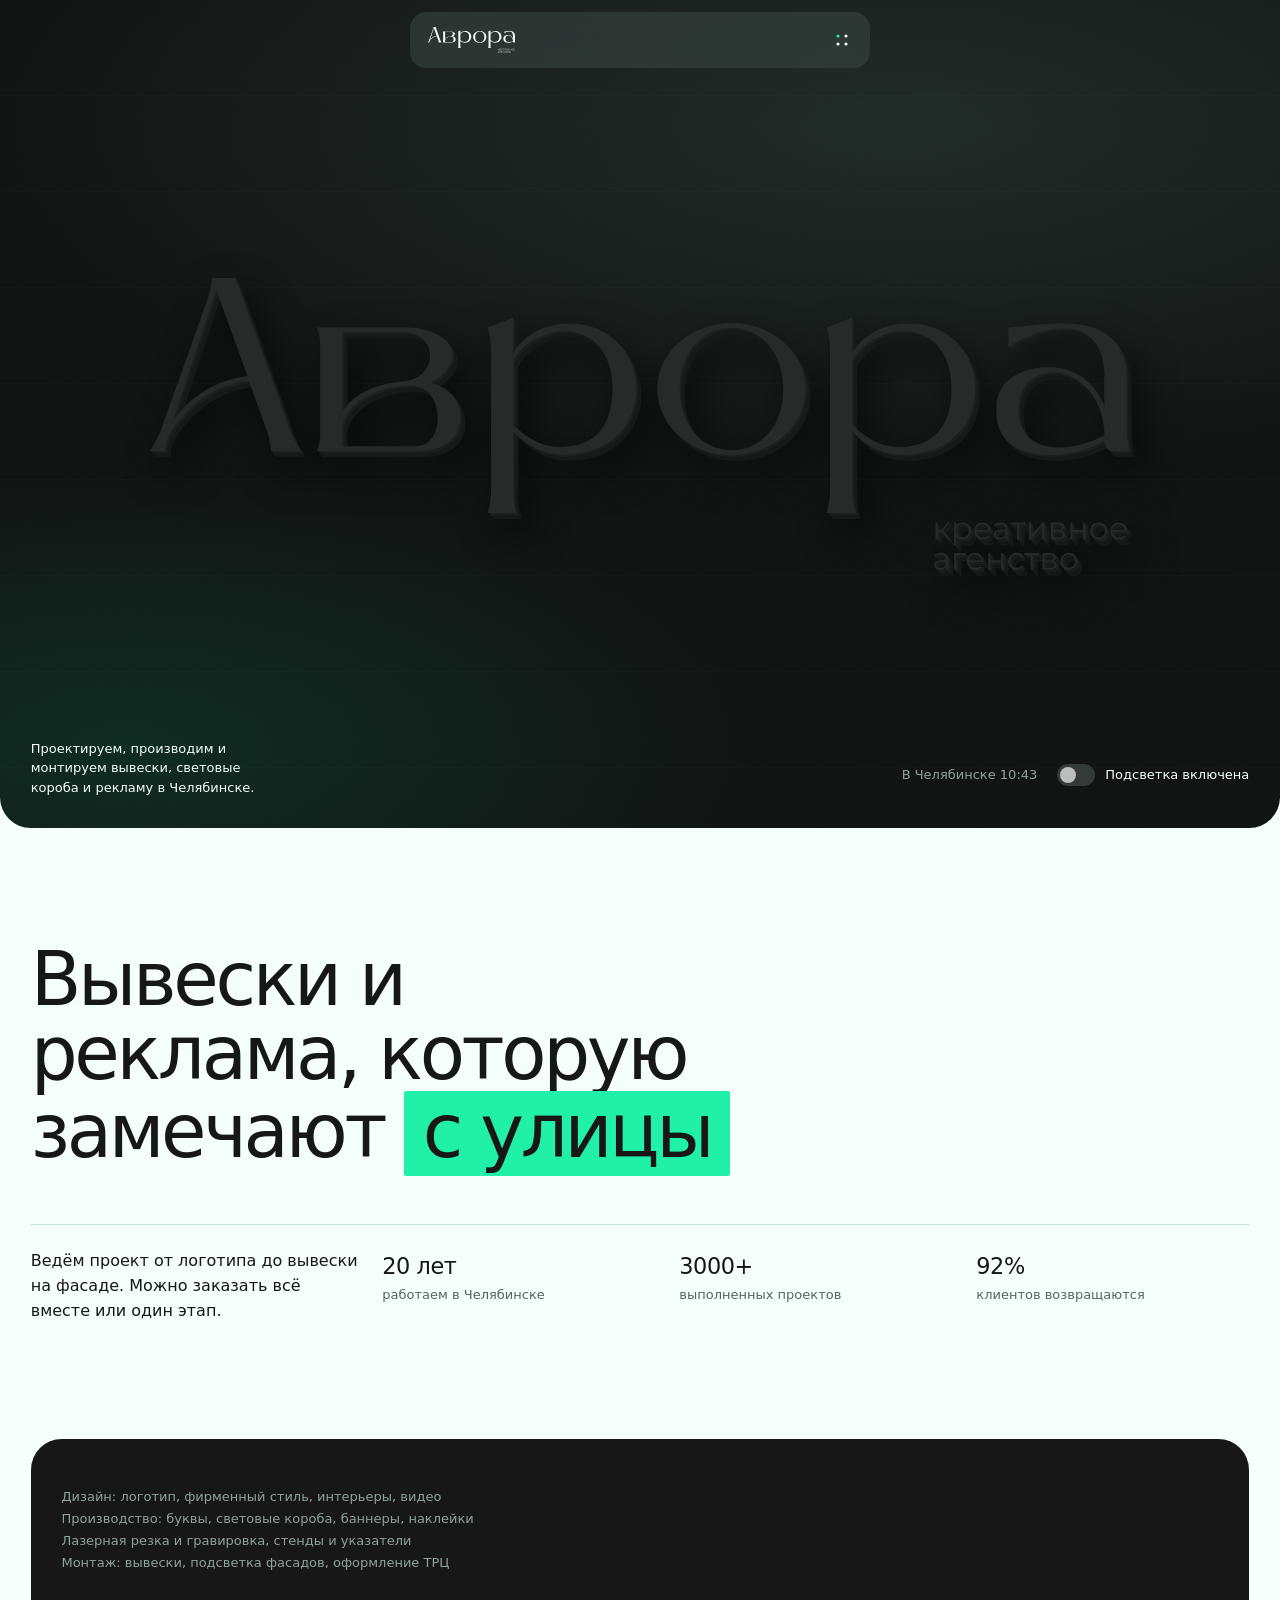
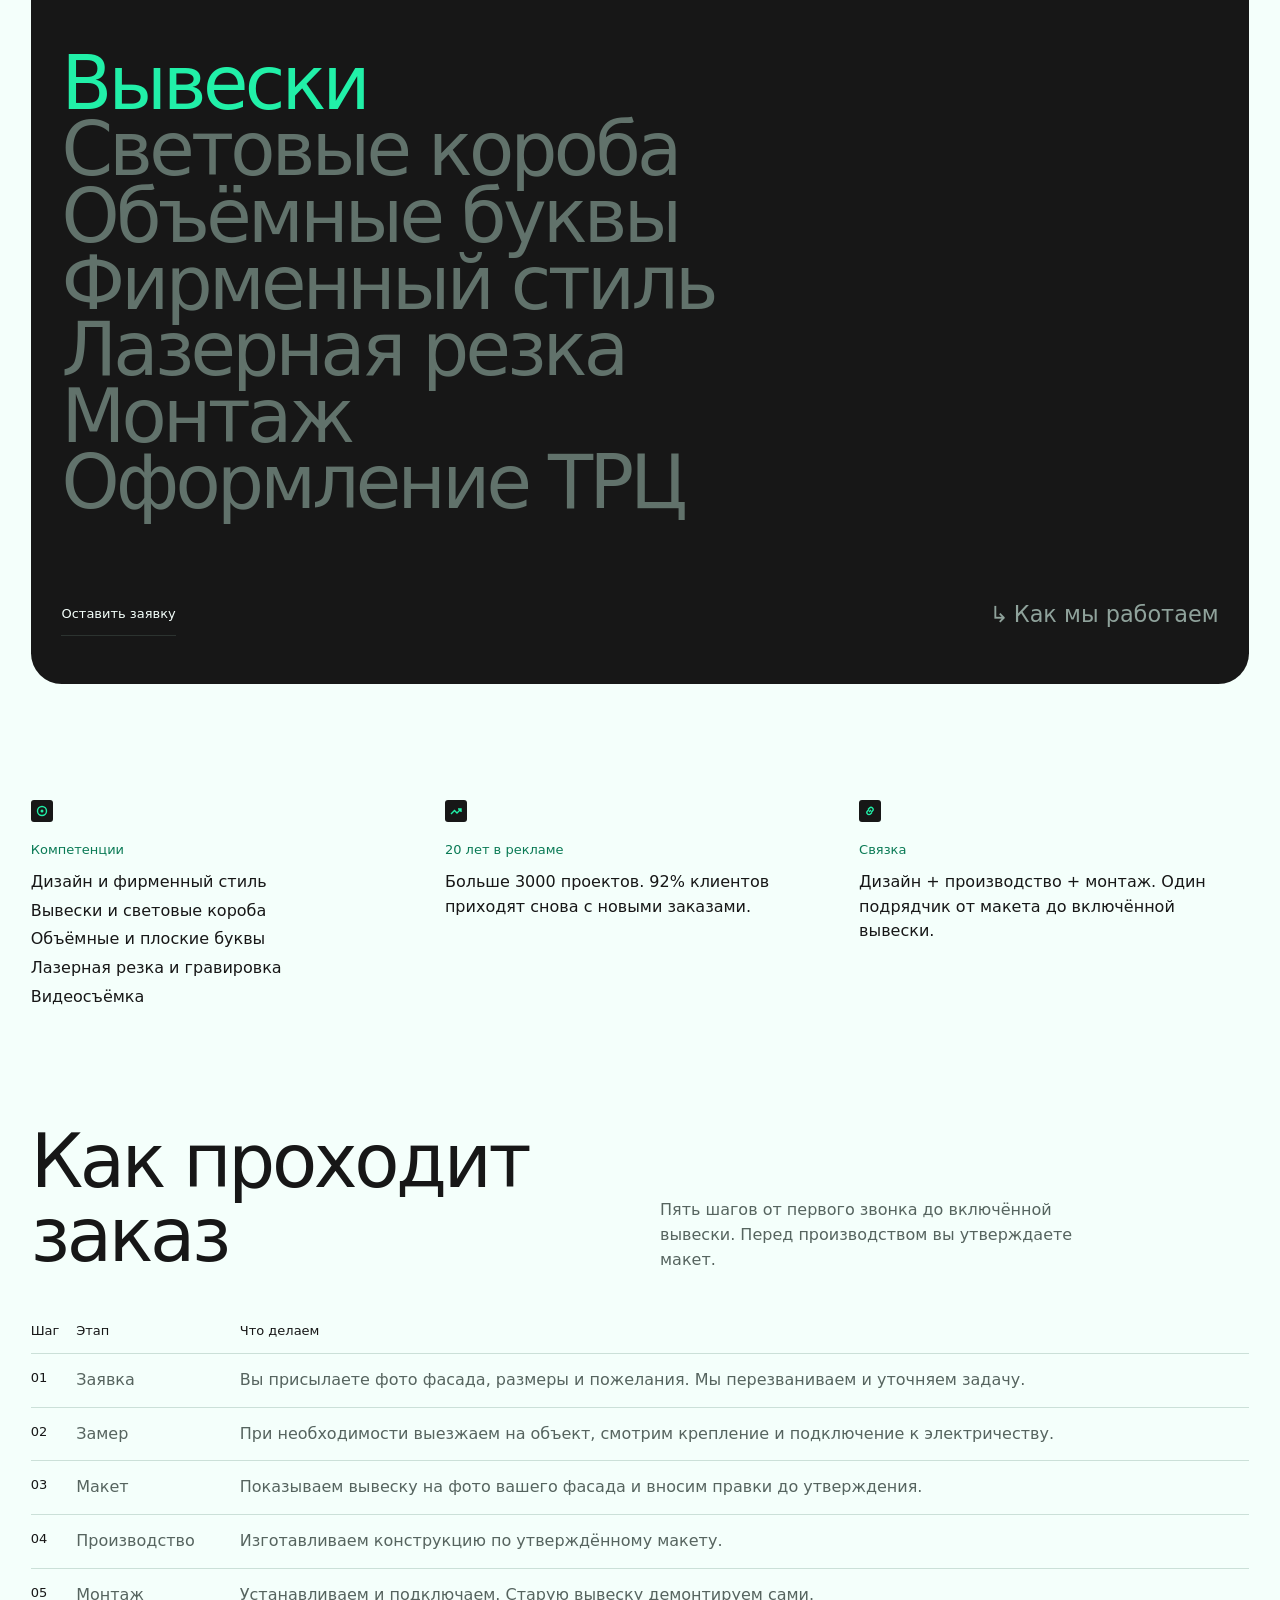
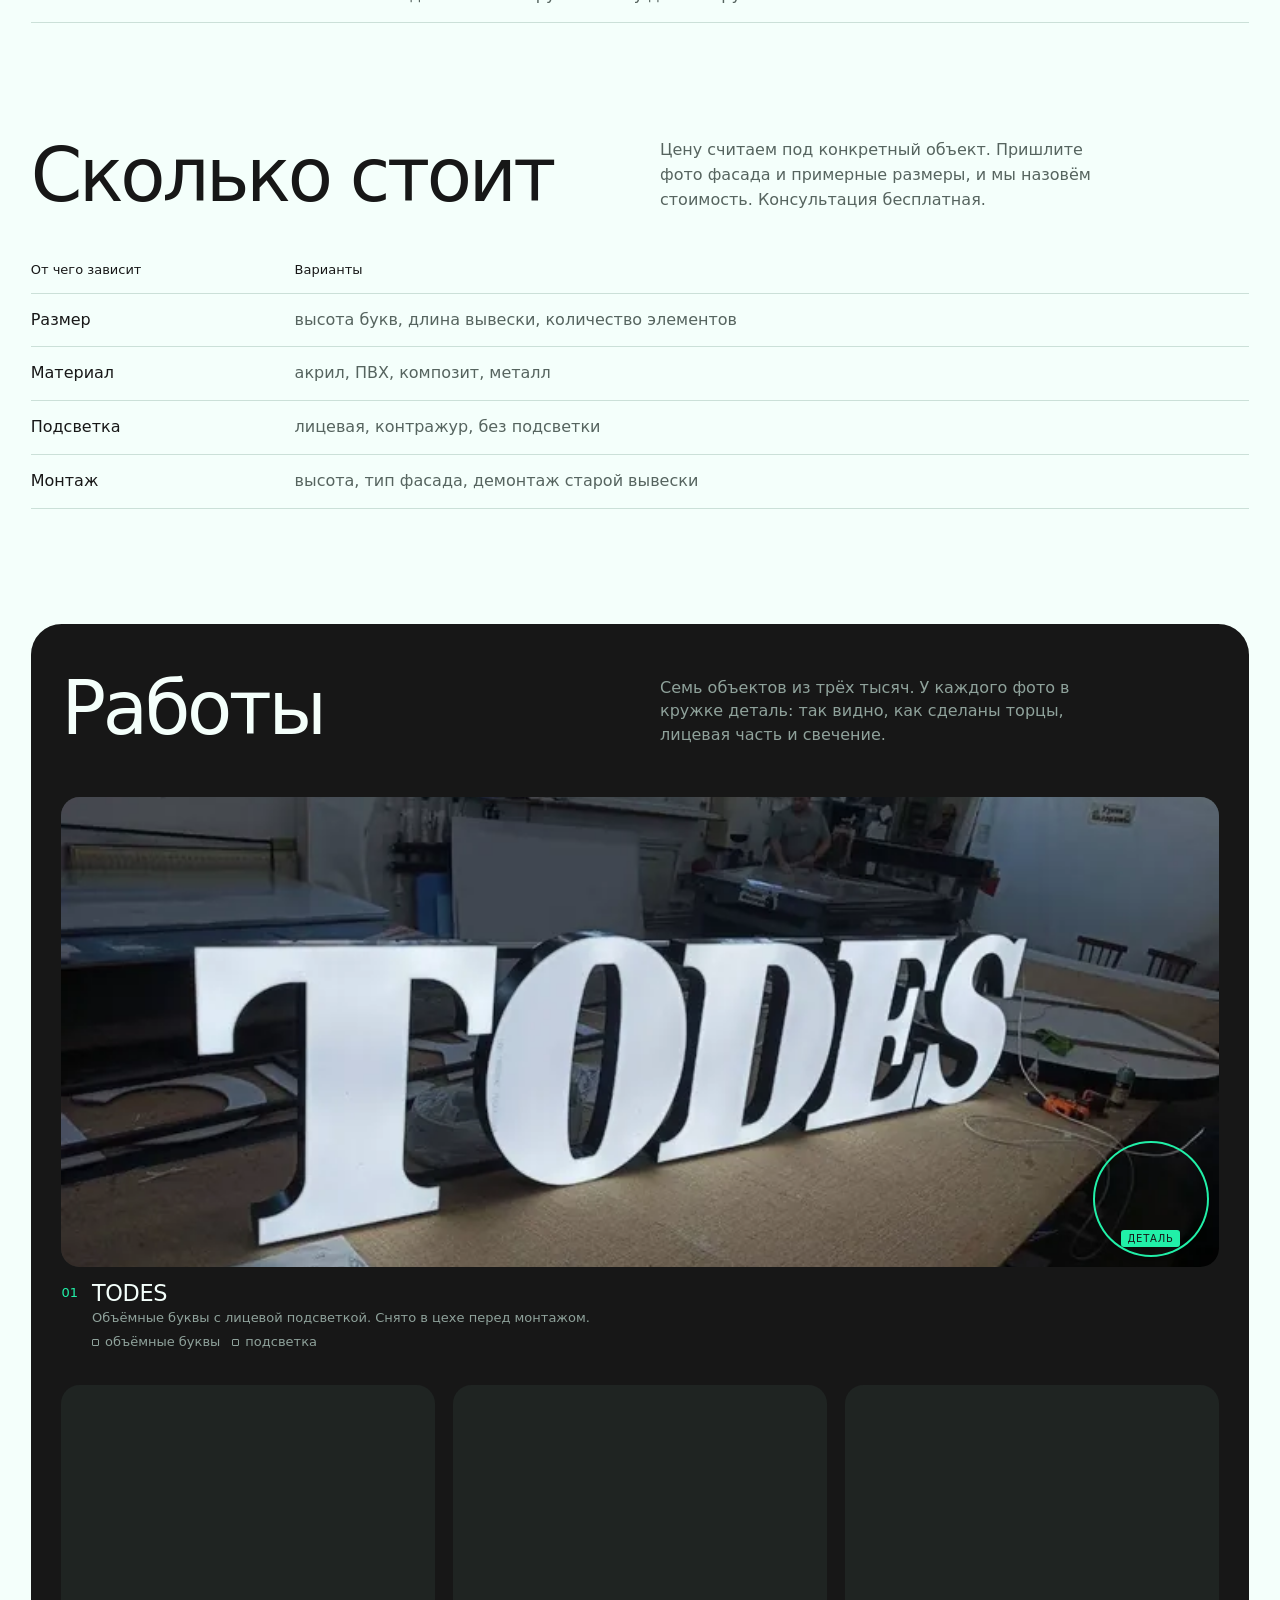
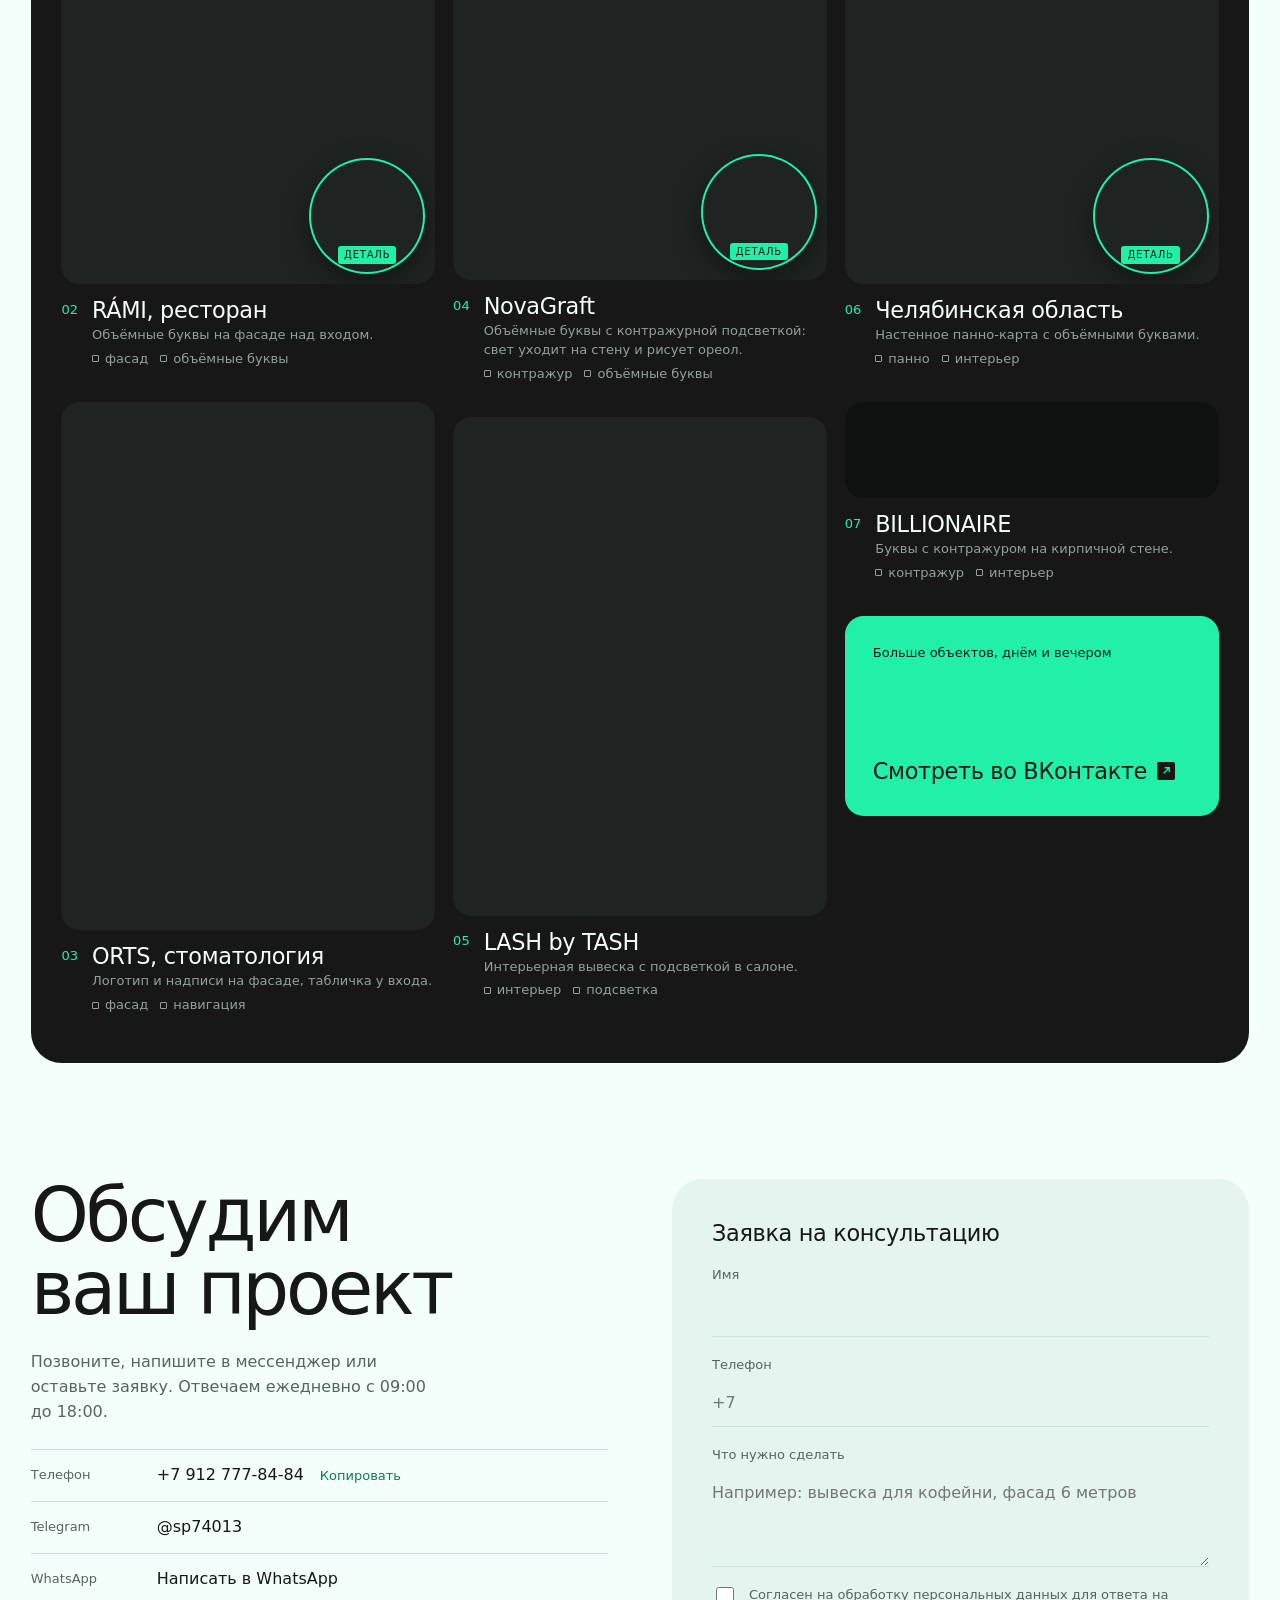
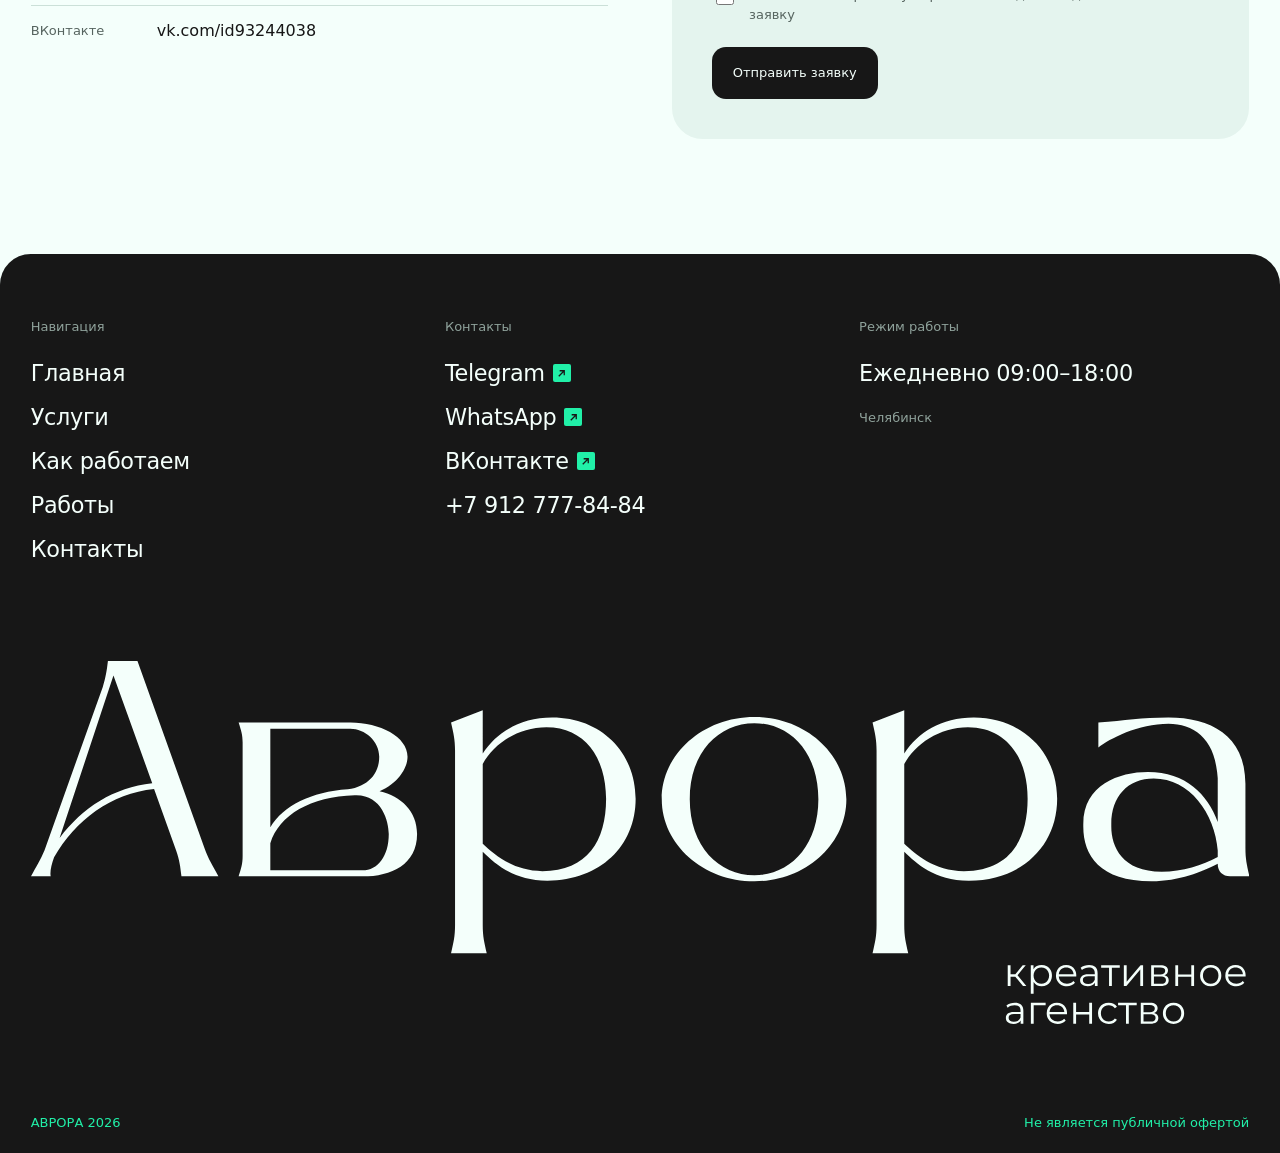
==== public/index.html @ 7a757a43 "Add files via upload" ====
<!doctype html>
<html lang="ru">
<head>
<meta charset="utf-8">
<meta name="viewport" content="width=device-width, initial-scale=1, viewport-fit=cover">
<meta http-equiv="Content-Security-Policy" content="default-src 'self'; script-src 'self'; style-src 'self' https://fonts.googleapis.com; font-src 'self' https://fonts.gstatic.com; img-src 'self' data:; connect-src 'self'; form-action 'self'; base-uri 'none'; object-src 'none'">
<meta name="referrer" content="strict-origin-when-cross-origin">
<title>Аврора · рекламное агентство в Челябинске: вывески, световые короба, фирменный стиль</title>
<meta name="description" content="Рекламное агентство «Аврора», Челябинск. Дизайн, производство и монтаж вывесок, объёмных букв и световых коробов. 20 лет работы, 3000+ проектов. Бесплатная консультация: +7 912 777-84-84.">
<link rel="canonical" href="https://aur0ra.ru/">
<meta property="og:type" content="website">
<meta property="og:title" content="Аврора · вывески и реклама в Челябинске">
<meta property="og:description" content="Дизайн, производство и монтаж вывесок. 20 лет, 3000+ проектов.">
<meta property="og:url" content="https://aur0ra.ru/">
<meta name="theme-color" content="#f4fffb">
<link rel="preconnect" href="https://fonts.googleapis.com">
<link rel="preconnect" href="https://fonts.gstatic.com" crossorigin>
<link rel="stylesheet" href="https://fonts.googleapis.com/css2?family=Inter:wght@300;400&display=swap">
<link rel="icon" href="favicon.svg" type="image/svg+xml">
<link rel="stylesheet" href="assets/style.css">
<script type="application/ld+json">{"@context":"https://schema.org","@type":"LocalBusiness","name":"Аврора","description":"Рекламное агентство: вывески, световые короба, фирменный стиль","url":"https://aur0ra.ru/","telephone":"+79127778484","address":{"@type":"PostalAddress","addressLocality":"Челябинск","addressCountry":"RU"},"openingHours":"Mo-Su 09:00-18:00","sameAs":["https://vk.com/id93244038","https://t.me/sp74013"]}</script>
</head>
<body>
<svg class="sprite" aria-hidden="true" focusable="false"><symbol id="logo" viewBox="0 0 3554 1059"><path d="M57.4271 628.109H0C16.1514 597.601 26.919 581.45 39.4812 551.839L209.071 76.2705C218.044 46.6596 220.736 29.6109 224.325 0H310.466L506.077 546.455C517.742 579.655 529.406 595.807 546.455 628.109H438.779C435.19 598.499 433.396 582.347 423.525 553.634L358.92 373.276C233.298 385.839 130.108 463.904 67.2974 572.477C59.2218 594.012 54.7353 615.547 57.4271 628.109ZM353.536 356.228L240.476 42.173L83.4488 515.947C150.746 426.217 241.373 368.79 353.536 356.228Z" fill="currentColor"/>
<path d="M617.216 568.888V238.682C617.216 214.455 612.729 202.79 605.551 179.46H931.27C1017.41 179.46 1098.17 220.736 1098.17 279.06C1098.17 314.952 1066.76 358.92 1016.51 379.558C1079.32 393.017 1125.98 438.779 1125.98 504.282C1125.98 593.115 1051.51 628.109 967.162 628.109H605.551C612.729 604.78 617.216 593.115 617.216 568.888ZM697.973 197.406V484.542C736.556 421.731 817.313 381.352 924.092 374.174C981.519 366.098 1015.62 330.206 1015.62 279.06C1015.62 233.298 973.443 197.406 931.27 197.406H697.973ZM697.973 610.163H967.162C1011.13 610.163 1043.43 569.785 1043.43 504.282C1043.43 466.596 1022.79 391.222 949.216 391.222H943.833C815.519 394.812 723.994 448.65 697.973 531.201V610.163Z" fill="currentColor"/>
<path d="M1520.28 165.103C1661.16 165.103 1763.45 265.601 1763.45 401.99C1763.45 538.38 1661.16 640.672 1505.93 640.672C1404.53 640.672 1352.49 589.526 1317.49 556.326V769.883C1317.49 803.98 1321.98 820.131 1329.16 852.434H1225.07C1232.25 820.131 1236.74 803.98 1236.74 769.883V262.011C1236.74 227.914 1232.25 211.763 1225.07 179.46L1317.49 143.568V270.087C1356.08 209.968 1425.17 165.103 1520.28 165.103ZM1491.57 612.855C1622.58 612.855 1677.31 524.92 1677.31 401.99C1677.31 279.06 1613.6 192.919 1503.24 192.919C1419.79 192.919 1348.9 242.271 1317.49 300.595V532.996C1348.9 561.709 1403.64 612.855 1491.57 612.855Z" fill="currentColor"/>
<path d="M2109.77 642.466C1960.82 642.466 1839.69 534.79 1839.69 402.887C1839.69 270.984 1960.82 163.308 2109.77 163.308C2257.83 163.308 2378.07 270.984 2378.07 402.887C2378.07 534.79 2257.83 642.466 2109.77 642.466ZM2109.77 624.52C2212.96 624.52 2296.41 540.174 2296.41 402.887C2296.41 265.601 2212.96 181.254 2109.77 181.254C2005.69 181.254 1921.34 265.601 1921.34 402.887C1921.34 540.174 2005.69 624.52 2109.77 624.52Z" fill="currentColor"/>
<path d="M2749.69 165.103C2890.57 165.103 2992.86 265.601 2992.86 401.99C2992.86 538.38 2890.57 640.672 2735.33 640.672C2633.94 640.672 2581.89 589.526 2546.9 556.326V769.883C2546.9 803.98 2551.39 820.131 2558.56 852.434H2454.48C2461.66 820.131 2466.14 803.98 2466.14 769.883V262.011C2466.14 227.914 2461.66 211.763 2454.48 179.46L2546.9 143.568V270.087C2585.48 209.968 2654.58 165.103 2749.69 165.103ZM2720.98 612.855C2851.98 612.855 2906.72 524.92 2906.72 401.99C2906.72 279.06 2843.01 192.919 2732.64 192.919C2649.19 192.919 2578.31 242.271 2546.9 300.595V532.996C2578.31 561.709 2633.04 612.855 2720.98 612.855Z" fill="currentColor"/>
<path d="M3461.21 592.217V591.32C3417.24 614.65 3347.26 642.466 3268.29 642.466C3116.65 642.466 3069.09 567.093 3069.09 482.747V475.569C3069.09 360.714 3174.08 323.925 3257.53 323.925C3368.79 323.925 3431.6 389.428 3461.21 469.287V341.871L3459.42 323.925C3449.55 224.325 3388.53 183.049 3317.64 183.049C3229.71 183.049 3145.36 227.017 3113.06 252.141V179.46C3192.92 174.076 3236.89 165.103 3317.64 165.103C3437.88 165.103 3541.97 216.249 3541.97 358.022V545.558C3541.97 579.655 3546.46 595.807 3553.63 628.109H3497.1C3475.57 628.109 3461.21 613.753 3461.21 592.217ZM3461.21 571.58V552.736C3453.14 445.06 3379.56 342.768 3274.57 342.768C3199.2 342.768 3150.75 394.812 3150.75 475.569V482.747C3150.75 542.866 3183.05 614.65 3297.9 614.65C3358.92 614.65 3416.35 594.909 3461.21 571.58Z" fill="currentColor"/>
<path d="M2870.8 920.913H2856.91V948H2848.69V887.112H2856.91V913.852H2870.92L2892.33 887.112H2901.25L2877.28 916.63L2902.98 948H2893.26L2870.8 920.913Z" fill="currentColor"/>
<path d="M2947.32 886.649C2953.03 886.649 2958.2 887.961 2962.83 890.584C2967.46 893.131 2971.09 896.758 2973.72 901.466C2976.34 906.173 2977.65 911.536 2977.65 917.556C2977.65 923.652 2976.34 929.054 2973.72 933.762C2971.09 938.469 2967.46 942.135 2962.83 944.759C2958.28 947.305 2953.11 948.579 2947.32 948.579C2942.38 948.579 2937.91 947.576 2933.9 945.569C2929.96 943.485 2926.72 940.476 2924.17 936.54V970.457H2915.95V887.112H2923.82V899.15C2926.29 895.138 2929.53 892.051 2933.55 889.89C2937.64 887.729 2942.23 886.649 2947.32 886.649ZM2946.74 941.286C2950.99 941.286 2954.85 940.321 2958.32 938.392C2961.79 936.386 2964.49 933.569 2966.42 929.942C2968.43 926.315 2969.43 922.186 2969.43 917.556C2969.43 912.926 2968.43 908.835 2966.42 905.286C2964.49 901.659 2961.79 898.842 2958.32 896.835C2954.85 894.829 2950.99 893.826 2946.74 893.826C2942.42 893.826 2938.53 894.829 2935.05 896.835C2931.66 898.842 2928.96 901.659 2926.95 905.286C2925.02 908.835 2924.06 912.926 2924.06 917.556C2924.06 922.186 2925.02 926.315 2926.95 929.942C2928.96 933.569 2931.66 936.386 2935.05 938.392C2938.53 940.321 2942.42 941.286 2946.74 941.286Z" fill="currentColor"/>
<path d="M3048.56 920.103H2997.62C2998.09 926.431 3000.52 931.562 3004.92 935.498C3009.32 939.357 3014.87 941.286 3021.59 941.286C3025.37 941.286 3028.84 940.63 3032 939.318C3035.17 937.929 3037.91 935.923 3040.22 933.299L3044.85 938.624C3042.15 941.865 3038.76 944.334 3034.67 946.032C3030.65 947.73 3026.22 948.579 3021.35 948.579C3015.1 948.579 3009.55 947.267 3004.69 944.643C2999.9 941.942 2996.16 938.238 2993.46 933.53C2990.76 928.823 2989.41 923.498 2989.41 917.556C2989.41 911.614 2990.68 906.289 2993.23 901.581C2995.85 896.874 2999.4 893.208 3003.88 890.584C3008.43 887.961 3013.52 886.649 3019.16 886.649C3024.79 886.649 3029.84 887.961 3034.32 890.584C3038.8 893.208 3042.31 896.874 3044.85 901.581C3047.4 906.212 3048.67 911.536 3048.67 917.556L3048.56 920.103ZM3019.16 893.71C3013.29 893.71 3008.35 895.601 3004.34 899.382C3000.4 903.086 2998.17 907.948 2997.62 913.967H3040.8C3040.26 907.948 3037.99 903.086 3033.97 899.382C3030.04 895.601 3025.1 893.71 3019.16 893.71Z" fill="currentColor"/>
<path d="M3086.12 886.649C3094.07 886.649 3100.17 888.655 3104.41 892.668C3108.66 896.604 3110.78 902.469 3110.78 910.263V948H3102.91V938.508C3101.06 941.672 3098.32 944.141 3094.69 945.916C3091.14 947.691 3086.89 948.579 3081.96 948.579C3075.16 948.579 3069.76 946.958 3065.75 943.717C3061.74 940.476 3059.73 936.193 3059.73 930.868C3059.73 925.697 3061.58 921.53 3065.29 918.366C3069.07 915.202 3075.05 913.62 3083.23 913.62H3102.56V909.916C3102.56 904.668 3101.09 900.694 3098.16 897.993C3095.23 895.215 3090.95 893.826 3085.31 893.826C3081.45 893.826 3077.75 894.482 3074.2 895.794C3070.65 897.028 3067.6 898.765 3065.06 901.003L3061.35 894.867C3064.44 892.244 3068.14 890.237 3072.46 888.848C3076.79 887.382 3081.34 886.649 3086.12 886.649ZM3083.23 942.096C3087.86 942.096 3091.83 941.055 3095.15 938.971C3098.47 936.81 3100.94 933.723 3102.56 929.71V919.755H3083.46C3073.04 919.755 3067.83 923.382 3067.83 930.636C3067.83 934.186 3069.18 937.003 3071.88 939.087C3074.59 941.093 3078.37 942.096 3083.23 942.096Z" fill="currentColor"/>
<path d="M3175.49 894.404H3152.45V948H3144.23V894.404H3121.2V887.112H3175.49V894.404Z" fill="currentColor"/>
<path d="M3187.37 887.112H3195.59V935.498L3236.22 887.112H3243.51V948H3235.3V899.614L3194.78 948H3187.37V887.112Z" fill="currentColor"/>
<path d="M3305.85 916.514C3314.1 918.443 3318.23 923.421 3318.23 931.447C3318.23 936.772 3316.26 940.862 3312.33 943.717C3308.39 946.572 3302.53 948 3294.73 948H3267.07V887.112H3293.92C3300.87 887.112 3306.31 888.462 3310.25 891.163C3314.18 893.864 3316.15 897.723 3316.15 902.739C3316.15 906.057 3315.22 908.913 3313.37 911.305C3311.6 913.62 3309.09 915.356 3305.85 916.514ZM3275.05 914.199H3293.34C3298.05 914.199 3301.64 913.311 3304.11 911.536C3306.66 909.762 3307.93 907.176 3307.93 903.781C3307.93 900.385 3306.66 897.839 3304.11 896.141C3301.64 894.443 3298.05 893.594 3293.34 893.594H3275.05V914.199ZM3294.39 941.518C3299.63 941.518 3303.57 940.669 3306.19 938.971C3308.82 937.273 3310.13 934.611 3310.13 930.984C3310.13 927.357 3308.93 924.694 3306.54 922.996C3304.15 921.221 3300.37 920.334 3295.2 920.334H3275.05V941.518H3294.39Z" fill="currentColor"/>
<path d="M3337.49 887.112H3345.71V914.083H3384.03V887.112H3392.25V948H3384.03V921.144H3345.71V948H3337.49V887.112Z" fill="currentColor"/>
<path d="M3440.73 948.579C3434.86 948.579 3429.58 947.267 3424.87 944.643C3420.16 941.942 3416.46 938.238 3413.76 933.53C3411.05 928.823 3409.7 923.498 3409.7 917.556C3409.7 911.614 3411.05 906.289 3413.76 901.581C3416.46 896.874 3420.16 893.208 3424.87 890.584C3429.58 887.961 3434.86 886.649 3440.73 886.649C3446.59 886.649 3451.88 887.961 3456.59 890.584C3461.29 893.208 3464.96 896.874 3467.58 901.581C3470.28 906.289 3471.63 911.614 3471.63 917.556C3471.63 923.498 3470.28 928.823 3467.58 933.53C3464.96 938.238 3461.29 941.942 3456.59 944.643C3451.88 947.267 3446.59 948.579 3440.73 948.579ZM3440.73 941.286C3445.05 941.286 3448.91 940.321 3452.3 938.392C3455.78 936.386 3458.48 933.569 3460.41 929.942C3462.33 926.315 3463.3 922.186 3463.3 917.556C3463.3 912.926 3462.33 908.797 3460.41 905.17C3458.48 901.543 3455.78 898.765 3452.3 896.835C3448.91 894.829 3445.05 893.826 3440.73 893.826C3436.41 893.826 3432.51 894.829 3429.04 896.835C3425.64 898.765 3422.94 901.543 3420.93 905.17C3419 908.797 3418.04 912.926 3418.04 917.556C3418.04 922.186 3419 926.315 3420.93 929.942C3422.94 933.569 3425.64 936.386 3429.04 938.392C3432.51 940.321 3436.41 941.286 3440.73 941.286Z" fill="currentColor"/>
<path d="M3542.45 920.103H3491.51C3491.98 926.431 3494.41 931.562 3498.81 935.498C3503.21 939.357 3508.76 941.286 3515.48 941.286C3519.26 941.286 3522.73 940.63 3525.89 939.318C3529.06 937.929 3531.8 935.923 3534.11 933.299L3538.74 938.624C3536.04 941.865 3532.65 944.334 3528.56 946.032C3524.54 947.73 3520.11 948.579 3515.24 948.579C3508.99 948.579 3503.44 947.267 3498.58 944.643C3493.79 941.942 3490.05 938.238 3487.35 933.53C3484.65 928.823 3483.3 923.498 3483.3 917.556C3483.3 911.614 3484.57 906.289 3487.12 901.581C3489.74 896.874 3493.29 893.208 3497.77 890.584C3502.32 887.961 3507.41 886.649 3513.05 886.649C3518.68 886.649 3523.73 887.961 3528.21 890.584C3532.69 893.208 3536.2 896.874 3538.74 901.581C3541.29 906.212 3542.56 911.536 3542.56 917.556L3542.45 920.103ZM3513.05 893.71C3507.18 893.71 3502.24 895.601 3498.23 899.382C3494.29 903.086 3492.05 907.948 3491.51 913.967H3534.69C3534.15 907.948 3531.88 903.086 3527.86 899.382C3523.93 895.601 3518.99 893.71 3513.05 893.71Z" fill="currentColor"/>
<path d="M2869.64 996.649C2877.59 996.649 2883.69 998.655 2887.93 1002.67C2892.18 1006.6 2894.3 1012.47 2894.3 1020.26V1058H2886.43V1048.51C2884.58 1051.67 2881.84 1054.14 2878.21 1055.92C2874.66 1057.69 2870.42 1058.58 2865.48 1058.58C2858.69 1058.58 2853.28 1056.96 2849.27 1053.72C2845.26 1050.48 2843.25 1046.19 2843.25 1040.87C2843.25 1035.7 2845.1 1031.53 2848.81 1028.37C2852.59 1025.2 2858.57 1023.62 2866.75 1023.62H2886.08V1019.92C2886.08 1014.67 2884.61 1010.69 2881.68 1007.99C2878.75 1005.21 2874.47 1003.83 2868.83 1003.83C2864.97 1003.83 2861.27 1004.48 2857.72 1005.79C2854.17 1007.03 2851.12 1008.76 2848.58 1011L2844.87 1004.87C2847.96 1002.24 2851.66 1000.24 2855.98 998.848C2860.31 997.382 2864.86 996.649 2869.64 996.649ZM2866.75 1052.1C2871.38 1052.1 2875.35 1051.05 2878.67 1048.97C2881.99 1046.81 2884.46 1043.72 2886.08 1039.71V1029.76H2866.98C2856.56 1029.76 2851.35 1033.38 2851.35 1040.64C2851.35 1044.19 2852.7 1047 2855.41 1049.09C2858.11 1051.09 2861.89 1052.1 2866.75 1052.1Z" fill="currentColor"/>
<path d="M2959.24 1004.4H2924.4V1058H2916.18V997.112H2959.24V1004.4Z" fill="currentColor"/>
<path d="M3021.54 1030.1H2970.61C2971.07 1036.43 2973.5 1041.56 2977.9 1045.5C2982.3 1049.36 2987.86 1051.29 2994.57 1051.29C2998.35 1051.29 3001.82 1050.63 3004.99 1049.32C3008.15 1047.93 3010.89 1045.92 3013.21 1043.3L3017.84 1048.62C3015.14 1051.86 3011.74 1054.33 3007.65 1056.03C3003.64 1057.73 2999.2 1058.58 2994.34 1058.58C2988.09 1058.58 2982.53 1057.27 2977.67 1054.64C2972.88 1051.94 2969.14 1048.24 2966.44 1043.53C2963.74 1038.82 2962.39 1033.5 2962.39 1027.56C2962.39 1021.61 2963.66 1016.29 2966.21 1011.58C2968.83 1006.87 2972.38 1003.21 2976.86 1000.58C2981.41 997.961 2986.5 996.649 2992.14 996.649C2997.77 996.649 3002.83 997.961 3007.3 1000.58C3011.78 1003.21 3015.29 1006.87 3017.84 1011.58C3020.38 1016.21 3021.66 1021.54 3021.66 1027.56L3021.54 1030.1ZM2992.14 1003.71C2986.27 1003.71 2981.33 1005.6 2977.32 1009.38C2973.39 1013.09 2971.15 1017.95 2970.61 1023.97H3013.78C3013.24 1017.95 3010.97 1013.09 3006.96 1009.38C3003.02 1005.6 2998.08 1003.71 2992.14 1003.71Z" fill="currentColor"/>
<path d="M3039.85 997.112H3048.07V1024.08H3086.38V997.112H3094.6V1058H3086.38V1031.14H3048.07V1058H3039.85V997.112Z" fill="currentColor"/>
<path d="M3143.43 1058.58C3137.41 1058.58 3132.01 1057.27 3127.22 1054.64C3122.52 1052.02 3118.81 1048.35 3116.11 1043.65C3113.41 1038.86 3112.06 1033.5 3112.06 1027.56C3112.06 1021.61 3113.41 1016.29 3116.11 1011.58C3118.81 1006.87 3122.52 1003.21 3127.22 1000.58C3132.01 997.961 3137.41 996.649 3143.43 996.649C3148.68 996.649 3153.35 997.691 3157.44 999.774C3161.6 1001.78 3164.88 1004.75 3167.28 1008.69L3161.14 1012.85C3159.13 1009.84 3156.59 1007.61 3153.5 1006.14C3150.41 1004.6 3147.06 1003.83 3143.43 1003.83C3139.03 1003.83 3135.06 1004.83 3131.51 1006.84C3128.03 1008.76 3125.29 1011.54 3123.29 1015.17C3121.36 1018.8 3120.39 1022.93 3120.39 1027.56C3120.39 1032.26 3121.36 1036.43 3123.29 1040.06C3125.29 1043.61 3128.03 1046.39 3131.51 1048.39C3135.06 1050.32 3139.03 1051.29 3143.43 1051.29C3147.06 1051.29 3150.41 1050.55 3153.5 1049.09C3156.59 1047.62 3159.13 1045.38 3161.14 1042.37L3167.28 1046.54C3164.88 1050.48 3161.6 1053.49 3157.44 1055.57C3153.27 1057.58 3148.6 1058.58 3143.43 1058.58Z" fill="currentColor"/>
<path d="M3224.89 1004.4H3201.85V1058H3193.63V1004.4H3170.6V997.112H3224.89V1004.4Z" fill="currentColor"/>
<path d="M3275.55 1026.51C3283.81 1028.44 3287.94 1033.42 3287.94 1041.45C3287.94 1046.77 3285.97 1050.86 3282.03 1053.72C3278.1 1056.57 3272.23 1058 3264.44 1058H3236.77V997.112H3263.63C3270.57 997.112 3276.01 998.462 3279.95 1001.16C3283.89 1003.86 3285.85 1007.72 3285.85 1012.74C3285.85 1016.06 3284.93 1018.91 3283.07 1021.3C3281.3 1023.62 3278.79 1025.36 3275.55 1026.51ZM3244.76 1024.2H3263.05C3267.76 1024.2 3271.34 1023.31 3273.81 1021.54C3276.36 1019.76 3277.63 1017.18 3277.63 1013.78C3277.63 1010.39 3276.36 1007.84 3273.81 1006.14C3271.34 1004.44 3267.76 1003.59 3263.05 1003.59H3244.76V1024.2ZM3264.09 1051.52C3269.34 1051.52 3273.27 1050.67 3275.9 1048.97C3278.52 1047.27 3279.83 1044.61 3279.83 1040.98C3279.83 1037.36 3278.64 1034.69 3276.25 1033C3273.85 1031.22 3270.07 1030.33 3264.9 1030.33H3244.76V1051.52H3264.09Z" fill="currentColor"/>
<path d="M3332.32 1058.58C3326.45 1058.58 3321.17 1057.27 3316.46 1054.64C3311.75 1051.94 3308.05 1048.24 3305.35 1043.53C3302.65 1038.82 3301.29 1033.5 3301.29 1027.56C3301.29 1021.61 3302.65 1016.29 3305.35 1011.58C3308.05 1006.87 3311.75 1003.21 3316.46 1000.58C3321.17 997.961 3326.45 996.649 3332.32 996.649C3338.18 996.649 3343.47 997.961 3348.18 1000.58C3352.88 1003.21 3356.55 1006.87 3359.17 1011.58C3361.87 1016.29 3363.22 1021.61 3363.22 1027.56C3363.22 1033.5 3361.87 1038.82 3359.17 1043.53C3356.55 1048.24 3352.88 1051.94 3348.18 1054.64C3343.47 1057.27 3338.18 1058.58 3332.32 1058.58ZM3332.32 1051.29C3336.64 1051.29 3340.5 1050.32 3343.89 1048.39C3347.37 1046.39 3350.07 1043.57 3352 1039.94C3353.93 1036.31 3354.89 1032.19 3354.89 1027.56C3354.89 1022.93 3353.93 1018.8 3352 1015.17C3350.07 1011.54 3347.37 1008.76 3343.89 1006.84C3340.5 1004.83 3336.64 1003.83 3332.32 1003.83C3328 1003.83 3324.1 1004.83 3320.63 1006.84C3317.23 1008.76 3314.53 1011.54 3312.52 1015.17C3310.59 1018.8 3309.63 1022.93 3309.63 1027.56C3309.63 1032.19 3310.59 1036.31 3312.52 1039.94C3314.53 1043.57 3317.23 1046.39 3320.63 1048.39C3324.1 1050.32 3328 1051.29 3332.32 1051.29Z" fill="currentColor"/></symbol></svg>
<a class="skip" href="#main">Перейти к содержанию</a>

<header class="pill" id="pill">
  <a class="pill__logo" href="#top" aria-label="Аврора, креативное агентство, на главную"><svg aria-hidden="true" focusable="false"><use href="#logo"/></svg></a>
  <button class="dots" id="menu-btn" type="button" aria-expanded="false" aria-controls="menu" aria-label="Открыть меню">
    <svg viewBox="0 0 14 14" aria-hidden="true"><circle cx="3" cy="3" r="1.6" fill="currentColor"/><circle cx="11" cy="3" r="1.6" fill="currentColor"/><circle cx="3" cy="11" r="1.6" fill="currentColor"/><circle cx="11" cy="11" r="1.6" fill="currentColor"/></svg>
  </button>
</header>

<nav class="menu" id="menu" aria-label="Меню" hidden>
  <div class="menu__links">
    <a href="#services">Услуги</a>
    <a href="#process">Как работаем</a>
    <a href="#price">Стоимость</a>
    <a href="#works">Работы</a>
    <a href="#contact">Контакты</a>
  </div>
  <div class="menu__foot">
    <span>Ежедневно 09:00–18:00, Челябинск</span>
    <a href="tel:+79127778484">+7 912 777-84-84</a>
  </div>
</nav>

<main id="top">
  <span id="main" tabindex="-1"></span>

  <section class="hero">
    <div class="hero__sheet">
      <figure class="sign" id="sign" aria-label="Логотип Аврора в виде световой вывески">
        <svg viewBox="0 0 3554 1059" aria-hidden="true" focusable="false"><path d="M57.4271 628.109H0C16.1514 597.601 26.919 581.45 39.4812 551.839L209.071 76.2705C218.044 46.6596 220.736 29.6109 224.325 0H310.466L506.077 546.455C517.742 579.655 529.406 595.807 546.455 628.109H438.779C435.19 598.499 433.396 582.347 423.525 553.634L358.92 373.276C233.298 385.839 130.108 463.904 67.2974 572.477C59.2218 594.012 54.7353 615.547 57.4271 628.109ZM353.536 356.228L240.476 42.173L83.4488 515.947C150.746 426.217 241.373 368.79 353.536 356.228Z" fill="currentColor"/>
<path d="M617.216 568.888V238.682C617.216 214.455 612.729 202.79 605.551 179.46H931.27C1017.41 179.46 1098.17 220.736 1098.17 279.06C1098.17 314.952 1066.76 358.92 1016.51 379.558C1079.32 393.017 1125.98 438.779 1125.98 504.282C1125.98 593.115 1051.51 628.109 967.162 628.109H605.551C612.729 604.78 617.216 593.115 617.216 568.888ZM697.973 197.406V484.542C736.556 421.731 817.313 381.352 924.092 374.174C981.519 366.098 1015.62 330.206 1015.62 279.06C1015.62 233.298 973.443 197.406 931.27 197.406H697.973ZM697.973 610.163H967.162C1011.13 610.163 1043.43 569.785 1043.43 504.282C1043.43 466.596 1022.79 391.222 949.216 391.222H943.833C815.519 394.812 723.994 448.65 697.973 531.201V610.163Z" fill="currentColor"/>
<path d="M1520.28 165.103C1661.16 165.103 1763.45 265.601 1763.45 401.99C1763.45 538.38 1661.16 640.672 1505.93 640.672C1404.53 640.672 1352.49 589.526 1317.49 556.326V769.883C1317.49 803.98 1321.98 820.131 1329.16 852.434H1225.07C1232.25 820.131 1236.74 803.98 1236.74 769.883V262.011C1236.74 227.914 1232.25 211.763 1225.07 179.46L1317.49 143.568V270.087C1356.08 209.968 1425.17 165.103 1520.28 165.103ZM1491.57 612.855C1622.58 612.855 1677.31 524.92 1677.31 401.99C1677.31 279.06 1613.6 192.919 1503.24 192.919C1419.79 192.919 1348.9 242.271 1317.49 300.595V532.996C1348.9 561.709 1403.64 612.855 1491.57 612.855Z" fill="currentColor"/>
<path d="M2109.77 642.466C1960.82 642.466 1839.69 534.79 1839.69 402.887C1839.69 270.984 1960.82 163.308 2109.77 163.308C2257.83 163.308 2378.07 270.984 2378.07 402.887C2378.07 534.79 2257.83 642.466 2109.77 642.466ZM2109.77 624.52C2212.96 624.52 2296.41 540.174 2296.41 402.887C2296.41 265.601 2212.96 181.254 2109.77 181.254C2005.69 181.254 1921.34 265.601 1921.34 402.887C1921.34 540.174 2005.69 624.52 2109.77 624.52Z" fill="currentColor"/>
<path d="M2749.69 165.103C2890.57 165.103 2992.86 265.601 2992.86 401.99C2992.86 538.38 2890.57 640.672 2735.33 640.672C2633.94 640.672 2581.89 589.526 2546.9 556.326V769.883C2546.9 803.98 2551.39 820.131 2558.56 852.434H2454.48C2461.66 820.131 2466.14 803.98 2466.14 769.883V262.011C2466.14 227.914 2461.66 211.763 2454.48 179.46L2546.9 143.568V270.087C2585.48 209.968 2654.58 165.103 2749.69 165.103ZM2720.98 612.855C2851.98 612.855 2906.72 524.92 2906.72 401.99C2906.72 279.06 2843.01 192.919 2732.64 192.919C2649.19 192.919 2578.31 242.271 2546.9 300.595V532.996C2578.31 561.709 2633.04 612.855 2720.98 612.855Z" fill="currentColor"/>
<path d="M3461.21 592.217V591.32C3417.24 614.65 3347.26 642.466 3268.29 642.466C3116.65 642.466 3069.09 567.093 3069.09 482.747V475.569C3069.09 360.714 3174.08 323.925 3257.53 323.925C3368.79 323.925 3431.6 389.428 3461.21 469.287V341.871L3459.42 323.925C3449.55 224.325 3388.53 183.049 3317.64 183.049C3229.71 183.049 3145.36 227.017 3113.06 252.141V179.46C3192.92 174.076 3236.89 165.103 3317.64 165.103C3437.88 165.103 3541.97 216.249 3541.97 358.022V545.558C3541.97 579.655 3546.46 595.807 3553.63 628.109H3497.1C3475.57 628.109 3461.21 613.753 3461.21 592.217ZM3461.21 571.58V552.736C3453.14 445.06 3379.56 342.768 3274.57 342.768C3199.2 342.768 3150.75 394.812 3150.75 475.569V482.747C3150.75 542.866 3183.05 614.65 3297.9 614.65C3358.92 614.65 3416.35 594.909 3461.21 571.58Z" fill="currentColor"/>
<path d="M2870.8 920.913H2856.91V948H2848.69V887.112H2856.91V913.852H2870.92L2892.33 887.112H2901.25L2877.28 916.63L2902.98 948H2893.26L2870.8 920.913Z" fill="currentColor"/>
<path d="M2947.32 886.649C2953.03 886.649 2958.2 887.961 2962.83 890.584C2967.46 893.131 2971.09 896.758 2973.72 901.466C2976.34 906.173 2977.65 911.536 2977.65 917.556C2977.65 923.652 2976.34 929.054 2973.72 933.762C2971.09 938.469 2967.46 942.135 2962.83 944.759C2958.28 947.305 2953.11 948.579 2947.32 948.579C2942.38 948.579 2937.91 947.576 2933.9 945.569C2929.96 943.485 2926.72 940.476 2924.17 936.54V970.457H2915.95V887.112H2923.82V899.15C2926.29 895.138 2929.53 892.051 2933.55 889.89C2937.64 887.729 2942.23 886.649 2947.32 886.649ZM2946.74 941.286C2950.99 941.286 2954.85 940.321 2958.32 938.392C2961.79 936.386 2964.49 933.569 2966.42 929.942C2968.43 926.315 2969.43 922.186 2969.43 917.556C2969.43 912.926 2968.43 908.835 2966.42 905.286C2964.49 901.659 2961.79 898.842 2958.32 896.835C2954.85 894.829 2950.99 893.826 2946.74 893.826C2942.42 893.826 2938.53 894.829 2935.05 896.835C2931.66 898.842 2928.96 901.659 2926.95 905.286C2925.02 908.835 2924.06 912.926 2924.06 917.556C2924.06 922.186 2925.02 926.315 2926.95 929.942C2928.96 933.569 2931.66 936.386 2935.05 938.392C2938.53 940.321 2942.42 941.286 2946.74 941.286Z" fill="currentColor"/>
<path d="M3048.56 920.103H2997.62C2998.09 926.431 3000.52 931.562 3004.92 935.498C3009.32 939.357 3014.87 941.286 3021.59 941.286C3025.37 941.286 3028.84 940.63 3032 939.318C3035.17 937.929 3037.91 935.923 3040.22 933.299L3044.85 938.624C3042.15 941.865 3038.76 944.334 3034.67 946.032C3030.65 947.73 3026.22 948.579 3021.35 948.579C3015.1 948.579 3009.55 947.267 3004.69 944.643C2999.9 941.942 2996.16 938.238 2993.46 933.53C2990.76 928.823 2989.41 923.498 2989.41 917.556C2989.41 911.614 2990.68 906.289 2993.23 901.581C2995.85 896.874 2999.4 893.208 3003.88 890.584C3008.43 887.961 3013.52 886.649 3019.16 886.649C3024.79 886.649 3029.84 887.961 3034.32 890.584C3038.8 893.208 3042.31 896.874 3044.85 901.581C3047.4 906.212 3048.67 911.536 3048.67 917.556L3048.56 920.103ZM3019.16 893.71C3013.29 893.71 3008.35 895.601 3004.34 899.382C3000.4 903.086 2998.17 907.948 2997.62 913.967H3040.8C3040.26 907.948 3037.99 903.086 3033.97 899.382C3030.04 895.601 3025.1 893.71 3019.16 893.71Z" fill="currentColor"/>
<path d="M3086.12 886.649C3094.07 886.649 3100.17 888.655 3104.41 892.668C3108.66 896.604 3110.78 902.469 3110.78 910.263V948H3102.91V938.508C3101.06 941.672 3098.32 944.141 3094.69 945.916C3091.14 947.691 3086.89 948.579 3081.96 948.579C3075.16 948.579 3069.76 946.958 3065.75 943.717C3061.74 940.476 3059.73 936.193 3059.73 930.868C3059.73 925.697 3061.58 921.53 3065.29 918.366C3069.07 915.202 3075.05 913.62 3083.23 913.62H3102.56V909.916C3102.56 904.668 3101.09 900.694 3098.16 897.993C3095.23 895.215 3090.95 893.826 3085.31 893.826C3081.45 893.826 3077.75 894.482 3074.2 895.794C3070.65 897.028 3067.6 898.765 3065.06 901.003L3061.35 894.867C3064.44 892.244 3068.14 890.237 3072.46 888.848C3076.79 887.382 3081.34 886.649 3086.12 886.649ZM3083.23 942.096C3087.86 942.096 3091.83 941.055 3095.15 938.971C3098.47 936.81 3100.94 933.723 3102.56 929.71V919.755H3083.46C3073.04 919.755 3067.83 923.382 3067.83 930.636C3067.83 934.186 3069.18 937.003 3071.88 939.087C3074.59 941.093 3078.37 942.096 3083.23 942.096Z" fill="currentColor"/>
<path d="M3175.49 894.404H3152.45V948H3144.23V894.404H3121.2V887.112H3175.49V894.404Z" fill="currentColor"/>
<path d="M3187.37 887.112H3195.59V935.498L3236.22 887.112H3243.51V948H3235.3V899.614L3194.78 948H3187.37V887.112Z" fill="currentColor"/>
<path d="M3305.85 916.514C3314.1 918.443 3318.23 923.421 3318.23 931.447C3318.23 936.772 3316.26 940.862 3312.33 943.717C3308.39 946.572 3302.53 948 3294.73 948H3267.07V887.112H3293.92C3300.87 887.112 3306.31 888.462 3310.25 891.163C3314.18 893.864 3316.15 897.723 3316.15 902.739C3316.15 906.057 3315.22 908.913 3313.37 911.305C3311.6 913.62 3309.09 915.356 3305.85 916.514ZM3275.05 914.199H3293.34C3298.05 914.199 3301.64 913.311 3304.11 911.536C3306.66 909.762 3307.93 907.176 3307.93 903.781C3307.93 900.385 3306.66 897.839 3304.11 896.141C3301.64 894.443 3298.05 893.594 3293.34 893.594H3275.05V914.199ZM3294.39 941.518C3299.63 941.518 3303.57 940.669 3306.19 938.971C3308.82 937.273 3310.13 934.611 3310.13 930.984C3310.13 927.357 3308.93 924.694 3306.54 922.996C3304.15 921.221 3300.37 920.334 3295.2 920.334H3275.05V941.518H3294.39Z" fill="currentColor"/>
<path d="M3337.49 887.112H3345.71V914.083H3384.03V887.112H3392.25V948H3384.03V921.144H3345.71V948H3337.49V887.112Z" fill="currentColor"/>
<path d="M3440.73 948.579C3434.86 948.579 3429.58 947.267 3424.87 944.643C3420.16 941.942 3416.46 938.238 3413.76 933.53C3411.05 928.823 3409.7 923.498 3409.7 917.556C3409.7 911.614 3411.05 906.289 3413.76 901.581C3416.46 896.874 3420.16 893.208 3424.87 890.584C3429.58 887.961 3434.86 886.649 3440.73 886.649C3446.59 886.649 3451.88 887.961 3456.59 890.584C3461.29 893.208 3464.96 896.874 3467.58 901.581C3470.28 906.289 3471.63 911.614 3471.63 917.556C3471.63 923.498 3470.28 928.823 3467.58 933.53C3464.96 938.238 3461.29 941.942 3456.59 944.643C3451.88 947.267 3446.59 948.579 3440.73 948.579ZM3440.73 941.286C3445.05 941.286 3448.91 940.321 3452.3 938.392C3455.78 936.386 3458.48 933.569 3460.41 929.942C3462.33 926.315 3463.3 922.186 3463.3 917.556C3463.3 912.926 3462.33 908.797 3460.41 905.17C3458.48 901.543 3455.78 898.765 3452.3 896.835C3448.91 894.829 3445.05 893.826 3440.73 893.826C3436.41 893.826 3432.51 894.829 3429.04 896.835C3425.64 898.765 3422.94 901.543 3420.93 905.17C3419 908.797 3418.04 912.926 3418.04 917.556C3418.04 922.186 3419 926.315 3420.93 929.942C3422.94 933.569 3425.64 936.386 3429.04 938.392C3432.51 940.321 3436.41 941.286 3440.73 941.286Z" fill="currentColor"/>
<path d="M3542.45 920.103H3491.51C3491.98 926.431 3494.41 931.562 3498.81 935.498C3503.21 939.357 3508.76 941.286 3515.48 941.286C3519.26 941.286 3522.73 940.63 3525.89 939.318C3529.06 937.929 3531.8 935.923 3534.11 933.299L3538.74 938.624C3536.04 941.865 3532.65 944.334 3528.56 946.032C3524.54 947.73 3520.11 948.579 3515.24 948.579C3508.99 948.579 3503.44 947.267 3498.58 944.643C3493.79 941.942 3490.05 938.238 3487.35 933.53C3484.65 928.823 3483.3 923.498 3483.3 917.556C3483.3 911.614 3484.57 906.289 3487.12 901.581C3489.74 896.874 3493.29 893.208 3497.77 890.584C3502.32 887.961 3507.41 886.649 3513.05 886.649C3518.68 886.649 3523.73 887.961 3528.21 890.584C3532.69 893.208 3536.2 896.874 3538.74 901.581C3541.29 906.212 3542.56 911.536 3542.56 917.556L3542.45 920.103ZM3513.05 893.71C3507.18 893.71 3502.24 895.601 3498.23 899.382C3494.29 903.086 3492.05 907.948 3491.51 913.967H3534.69C3534.15 907.948 3531.88 903.086 3527.86 899.382C3523.93 895.601 3518.99 893.71 3513.05 893.71Z" fill="currentColor"/>
<path d="M2869.64 996.649C2877.59 996.649 2883.69 998.655 2887.93 1002.67C2892.18 1006.6 2894.3 1012.47 2894.3 1020.26V1058H2886.43V1048.51C2884.58 1051.67 2881.84 1054.14 2878.21 1055.92C2874.66 1057.69 2870.42 1058.58 2865.48 1058.58C2858.69 1058.58 2853.28 1056.96 2849.27 1053.72C2845.26 1050.48 2843.25 1046.19 2843.25 1040.87C2843.25 1035.7 2845.1 1031.53 2848.81 1028.37C2852.59 1025.2 2858.57 1023.62 2866.75 1023.62H2886.08V1019.92C2886.08 1014.67 2884.61 1010.69 2881.68 1007.99C2878.75 1005.21 2874.47 1003.83 2868.83 1003.83C2864.97 1003.83 2861.27 1004.48 2857.72 1005.79C2854.17 1007.03 2851.12 1008.76 2848.58 1011L2844.87 1004.87C2847.96 1002.24 2851.66 1000.24 2855.98 998.848C2860.31 997.382 2864.86 996.649 2869.64 996.649ZM2866.75 1052.1C2871.38 1052.1 2875.35 1051.05 2878.67 1048.97C2881.99 1046.81 2884.46 1043.72 2886.08 1039.71V1029.76H2866.98C2856.56 1029.76 2851.35 1033.38 2851.35 1040.64C2851.35 1044.19 2852.7 1047 2855.41 1049.09C2858.11 1051.09 2861.89 1052.1 2866.75 1052.1Z" fill="currentColor"/>
<path d="M2959.24 1004.4H2924.4V1058H2916.18V997.112H2959.24V1004.4Z" fill="currentColor"/>
<path d="M3021.54 1030.1H2970.61C2971.07 1036.43 2973.5 1041.56 2977.9 1045.5C2982.3 1049.36 2987.86 1051.29 2994.57 1051.29C2998.35 1051.29 3001.82 1050.63 3004.99 1049.32C3008.15 1047.93 3010.89 1045.92 3013.21 1043.3L3017.84 1048.62C3015.14 1051.86 3011.74 1054.33 3007.65 1056.03C3003.64 1057.73 2999.2 1058.58 2994.34 1058.58C2988.09 1058.58 2982.53 1057.27 2977.67 1054.64C2972.88 1051.94 2969.14 1048.24 2966.44 1043.53C2963.74 1038.82 2962.39 1033.5 2962.39 1027.56C2962.39 1021.61 2963.66 1016.29 2966.21 1011.58C2968.83 1006.87 2972.38 1003.21 2976.86 1000.58C2981.41 997.961 2986.5 996.649 2992.14 996.649C2997.77 996.649 3002.83 997.961 3007.3 1000.58C3011.78 1003.21 3015.29 1006.87 3017.84 1011.58C3020.38 1016.21 3021.66 1021.54 3021.66 1027.56L3021.54 1030.1ZM2992.14 1003.71C2986.27 1003.71 2981.33 1005.6 2977.32 1009.38C2973.39 1013.09 2971.15 1017.95 2970.61 1023.97H3013.78C3013.24 1017.95 3010.97 1013.09 3006.96 1009.38C3003.02 1005.6 2998.08 1003.71 2992.14 1003.71Z" fill="currentColor"/>
<path d="M3039.85 997.112H3048.07V1024.08H3086.38V997.112H3094.6V1058H3086.38V1031.14H3048.07V1058H3039.85V997.112Z" fill="currentColor"/>
<path d="M3143.43 1058.58C3137.41 1058.58 3132.01 1057.27 3127.22 1054.64C3122.52 1052.02 3118.81 1048.35 3116.11 1043.65C3113.41 1038.86 3112.06 1033.5 3112.06 1027.56C3112.06 1021.61 3113.41 1016.29 3116.11 1011.58C3118.81 1006.87 3122.52 1003.21 3127.22 1000.58C3132.01 997.961 3137.41 996.649 3143.43 996.649C3148.68 996.649 3153.35 997.691 3157.44 999.774C3161.6 1001.78 3164.88 1004.75 3167.28 1008.69L3161.14 1012.85C3159.13 1009.84 3156.59 1007.61 3153.5 1006.14C3150.41 1004.6 3147.06 1003.83 3143.43 1003.83C3139.03 1003.83 3135.06 1004.83 3131.51 1006.84C3128.03 1008.76 3125.29 1011.54 3123.29 1015.17C3121.36 1018.8 3120.39 1022.93 3120.39 1027.56C3120.39 1032.26 3121.36 1036.43 3123.29 1040.06C3125.29 1043.61 3128.03 1046.39 3131.51 1048.39C3135.06 1050.32 3139.03 1051.29 3143.43 1051.29C3147.06 1051.29 3150.41 1050.55 3153.5 1049.09C3156.59 1047.62 3159.13 1045.38 3161.14 1042.37L3167.28 1046.54C3164.88 1050.48 3161.6 1053.49 3157.44 1055.57C3153.27 1057.58 3148.6 1058.58 3143.43 1058.58Z" fill="currentColor"/>
<path d="M3224.89 1004.4H3201.85V1058H3193.63V1004.4H3170.6V997.112H3224.89V1004.4Z" fill="currentColor"/>
<path d="M3275.55 1026.51C3283.81 1028.44 3287.94 1033.42 3287.94 1041.45C3287.94 1046.77 3285.97 1050.86 3282.03 1053.72C3278.1 1056.57 3272.23 1058 3264.44 1058H3236.77V997.112H3263.63C3270.57 997.112 3276.01 998.462 3279.95 1001.16C3283.89 1003.86 3285.85 1007.72 3285.85 1012.74C3285.85 1016.06 3284.93 1018.91 3283.07 1021.3C3281.3 1023.62 3278.79 1025.36 3275.55 1026.51ZM3244.76 1024.2H3263.05C3267.76 1024.2 3271.34 1023.31 3273.81 1021.54C3276.36 1019.76 3277.63 1017.18 3277.63 1013.78C3277.63 1010.39 3276.36 1007.84 3273.81 1006.14C3271.34 1004.44 3267.76 1003.59 3263.05 1003.59H3244.76V1024.2ZM3264.09 1051.52C3269.34 1051.52 3273.27 1050.67 3275.9 1048.97C3278.52 1047.27 3279.83 1044.61 3279.83 1040.98C3279.83 1037.36 3278.64 1034.69 3276.25 1033C3273.85 1031.22 3270.07 1030.33 3264.9 1030.33H3244.76V1051.52H3264.09Z" fill="currentColor"/>
<path d="M3332.32 1058.58C3326.45 1058.58 3321.17 1057.27 3316.46 1054.64C3311.75 1051.94 3308.05 1048.24 3305.35 1043.53C3302.65 1038.82 3301.29 1033.5 3301.29 1027.56C3301.29 1021.61 3302.65 1016.29 3305.35 1011.58C3308.05 1006.87 3311.75 1003.21 3316.46 1000.58C3321.17 997.961 3326.45 996.649 3332.32 996.649C3338.18 996.649 3343.47 997.961 3348.18 1000.58C3352.88 1003.21 3356.55 1006.87 3359.17 1011.58C3361.87 1016.29 3363.22 1021.61 3363.22 1027.56C3363.22 1033.5 3361.87 1038.82 3359.17 1043.53C3356.55 1048.24 3352.88 1051.94 3348.18 1054.64C3343.47 1057.27 3338.18 1058.58 3332.32 1058.58ZM3332.32 1051.29C3336.64 1051.29 3340.5 1050.32 3343.89 1048.39C3347.37 1046.39 3350.07 1043.57 3352 1039.94C3353.93 1036.31 3354.89 1032.19 3354.89 1027.56C3354.89 1022.93 3353.93 1018.8 3352 1015.17C3350.07 1011.54 3347.37 1008.76 3343.89 1006.84C3340.5 1004.83 3336.64 1003.83 3332.32 1003.83C3328 1003.83 3324.1 1004.83 3320.63 1006.84C3317.23 1008.76 3314.53 1011.54 3312.52 1015.17C3310.59 1018.8 3309.63 1022.93 3309.63 1027.56C3309.63 1032.19 3310.59 1036.31 3312.52 1039.94C3314.53 1043.57 3317.23 1046.39 3320.63 1048.39C3324.1 1050.32 3328 1051.29 3332.32 1051.29Z" fill="currentColor"/></svg>
      </figure>
      <div class="hero__bar">
        <p class="hero__lead">Проектируем, производим и монтируем вывески, световые короба и рекламу в Челябинске.</p>
        <div class="hero__ctrl">
          <span id="sign-clock">Объёмные буквы с подсветкой</span>
          <button class="switch" id="sign-switch" type="button" aria-pressed="false">
            <span class="switch__track" aria-hidden="true"></span><span class="switch__label">Подсветка выключена</span>
          </button>
        </div>
      </div>
    </div>
  </section>

  <section class="wrap intro" aria-labelledby="intro-h">
    <h1 class="intro__title" id="intro-h">Вывески и реклама, которую замечают <span class="tag-red">с&nbsp;улицы</span></h1>
    <div class="intro__row">
      <p>Ведём проект от логотипа до вывески на фасаде. Можно заказать всё вместе или один этап.</p>
      <div class="fact"><span class="fact__v">20 лет</span><span class="note">работаем в Челябинске</span></div>
      <div class="fact"><span class="fact__v">3000+</span><span class="note">выполненных проектов</span></div>
      <div class="fact"><span class="fact__v">92%</span><span class="note">клиентов возвращаются</span></div>
    </div>
  </section>

  <div class="wrap">
    <section class="sheet services" id="services" aria-labelledby="services-h">
      <h2 class="sr-only" id="services-h">Услуги</h2>
      <ul class="services__index" aria-label="Направления">
        <li>Дизайн: логотип, фирменный стиль, интерьеры, видео</li>
        <li>Производство: буквы, световые короба, баннеры, наклейки</li>
        <li>Лазерная резка и гравировка, стенды и указатели</li>
        <li>Монтаж: вывески, подсветка фасадов, оформление ТРЦ</li>
      </ul>
      <ul class="stack">
        <li data-preview="assets/works/rami-720.webp">Вывески</li>
        <li>Световые короба</li>
        <li data-preview="assets/works/todes-720.webp">Объёмные буквы</li>
        <li>Фирменный стиль</li>
        <li data-preview="assets/works/map-720.webp">Лазерная резка</li>
        <li data-preview="assets/works/orts-720.webp">Монтаж</li>
        <li data-preview="assets/works/lash-720.webp">Оформление ТРЦ</li>
      </ul>
      <div class="services__foot">
        <a class="cta-link" href="#contact">Оставить заявку</a>
        <a class="more" href="#process"><span aria-hidden="true">↳</span>Как мы работаем</a>
      </div>
    </section>
  </div>

  <section class="wrap info" aria-label="Коротко о нас">
    <div class="info__cell">
      <span class="ico" aria-hidden="true"><svg viewBox="0 0 14 14" fill="none"><circle cx="7" cy="7" r="4.5" stroke="currentColor" stroke-width="1.4"/><circle cx="7" cy="7" r="1.5" fill="currentColor"/></svg></span>
      <span class="label">Компетенции</span>
      <ul><li>Дизайн и фирменный стиль</li><li>Вывески и световые короба</li><li>Объёмные и плоские буквы</li><li>Лазерная резка и гравировка</li><li>Видеосъёмка</li></ul>
    </div>
    <div class="info__cell">
      <span class="ico" aria-hidden="true"><svg viewBox="0 0 14 14" fill="none"><path d="M2 10l3.5-3.5 2.5 2.5L12 5M9 5h3v3" stroke="currentColor" stroke-width="1.4"/></svg></span>
      <span class="label">20 лет в рекламе</span>
      <p>Больше 3000 проектов. 92% клиентов приходят снова с новыми заказами.</p>
    </div>
    <div class="info__cell">
      <span class="ico" aria-hidden="true"><svg viewBox="0 0 14 14" fill="none"><path d="M6 8l2-2M5 5.5L6.5 4a2 2 0 013 3L8 8.5M9 8.5L7.5 10a2 2 0 01-3-3L6 5.5" stroke="currentColor" stroke-width="1.3"/></svg></span>
      <span class="label">Связка</span>
      <p>Дизайн + производство + монтаж. Один подрядчик от макета до включённой вывески.</p>
    </div>
  </section>

  <section class="wrap block" id="process" aria-labelledby="process-h">
    <div class="block__head">
      <h2 id="process-h">Как проходит заказ</h2>
      <p>Пять шагов от первого звонка до включённой вывески. Перед производством вы утверждаете макет.</p>
    </div>
    <div class="tbl-wrap">
      <table class="tbl">
        <thead><tr><th scope="col">Шаг</th><th scope="col">Этап</th><th scope="col">Что делаем</th></tr></thead>
        <tbody>
          <tr><td class="num">01</td><td>Заявка</td><td>Вы присылаете фото фасада, размеры и пожелания. Мы перезваниваем и уточняем задачу.</td></tr>
          <tr><td class="num">02</td><td>Замер</td><td>При необходимости выезжаем на объект, смотрим крепление и подключение к электричеству.</td></tr>
          <tr><td class="num">03</td><td>Макет</td><td>Показываем вывеску на фото вашего фасада и вносим правки до утверждения.</td></tr>
          <tr><td class="num">04</td><td>Производство</td><td>Изготавливаем конструкцию по утверждённому макету.</td></tr>
          <tr><td class="num">05</td><td>Монтаж</td><td>Устанавливаем и подключаем. Старую вывеску демонтируем сами.</td></tr>
        </tbody>
      </table>
    </div>
  </section>

  <section class="wrap block" id="price" aria-labelledby="price-h">
    <div class="block__head">
      <h2 id="price-h">Сколько стоит</h2>
      <p>Цену считаем под конкретный объект. Пришлите фото фасада и примерные размеры, и мы назовём стоимость. Консультация бесплатная.</p>
    </div>
    <div class="tbl-wrap">
      <table class="tbl">
        <thead><tr><th scope="col">От чего зависит</th><th scope="col">Варианты</th></tr></thead>
        <tbody>
          <tr><td>Размер</td><td>высота букв, длина вывески, количество элементов</td></tr>
          <tr><td>Материал</td><td>акрил, ПВХ, композит, металл</td></tr>
          <tr><td>Подсветка</td><td>лицевая, контражур, без подсветки</td></tr>
          <tr><td>Монтаж</td><td>высота, тип фасада, демонтаж старой вывески</td></tr>
        </tbody>
      </table>
    </div>
  </section>

  <section class="wrap" id="works" aria-labelledby="works-h">
    <div class="sheet works-sheet">
      <div class="works-head">
        <h2 id="works-h">Работы</h2>
        <p class="note">Семь объектов из трёх тысяч. У каждого фото в кружке деталь: так видно, как сделаны торцы, лицевая часть и свечение.</p>
      </div>
      <div class="shots">
      <figure class="shot">
        <div class="shot__img">
          <img src="assets/works/todes-720.webp" srcset="assets/works/todes-720.webp 720w, assets/works/todes-1280.webp 1280w" sizes="(max-width: 600px) 100vw, (max-width: 1000px) 50vw, 33vw" alt="TODES: Объёмные буквы с лицевой подсветкой. Снято в цехе перед монтажом." width="720" height="316" loading="lazy" decoding="async">
          <span class="lens" aria-hidden="true"><img src="assets/works/todes-detail.webp" alt="" width="240" height="240" loading="lazy" decoding="async"><span>деталь</span></span>
        </div>
        <figcaption class="shot__cap">
          <span class="shot__num">01</span>
          <div class="shot__text"><h3>TODES</h3><p class="note">Объёмные буквы с лицевой подсветкой. Снято в цехе перед монтажом.</p></div>
          <ul class="chips"><li class="chip">объёмные буквы</li><li class="chip">подсветка</li></ul>
        </figcaption>
      </figure>
      <figure class="shot">
        <div class="shot__img">
          <img src="assets/works/rami-720.webp" alt="RÁMI, ресторан: Объёмные буквы на фасаде над входом." width="720" height="960" loading="lazy" decoding="async">
          <span class="lens" aria-hidden="true"><img src="assets/works/rami-detail.webp" alt="" width="240" height="240" loading="lazy" decoding="async"><span>деталь</span></span>
        </div>
        <figcaption class="shot__cap">
          <span class="shot__num">02</span>
          <div class="shot__text"><h3>RÁMI, ресторан</h3><p class="note">Объёмные буквы на фасаде над входом.</p></div>
          <ul class="chips"><li class="chip">фасад</li><li class="chip">объёмные буквы</li></ul>
        </figcaption>
      </figure>
      <figure class="shot">
        <div class="shot__img">
          <img src="assets/works/orts-720.webp" alt="ORTS, стоматология: Логотип и надписи на фасаде, табличка у входа." width="464" height="656" loading="lazy" decoding="async">
        </div>
        <figcaption class="shot__cap">
          <span class="shot__num">03</span>
          <div class="shot__text"><h3>ORTS, стоматология</h3><p class="note">Логотип и надписи на фасаде, табличка у входа.</p></div>
          <ul class="chips"><li class="chip">фасад</li><li class="chip">навигация</li></ul>
        </figcaption>
      </figure>
      <figure class="shot">
        <div class="shot__img">
          <img src="assets/works/novagraft-720.webp" alt="NovaGraft: Объёмные буквы с контражурной подсветкой: свет уходит на стену и рисует ореол." width="720" height="953" loading="lazy" decoding="async">
          <span class="lens" aria-hidden="true"><img src="assets/works/novagraft-detail.webp" alt="" width="240" height="240" loading="lazy" decoding="async"><span>деталь</span></span>
        </div>
        <figcaption class="shot__cap">
          <span class="shot__num">04</span>
          <div class="shot__text"><h3>NovaGraft</h3><p class="note">Объёмные буквы с контражурной подсветкой: свет уходит на стену и рисует ореол.</p></div>
          <ul class="chips"><li class="chip">контражур</li><li class="chip">объёмные буквы</li></ul>
        </figcaption>
      </figure>
      <figure class="shot">
        <div class="shot__img">
          <img src="assets/works/lash-720.webp" alt="LASH by TASH: Интерьерная вывеска с подсветкой в салоне." width="600" height="800" loading="lazy" decoding="async">
        </div>
        <figcaption class="shot__cap">
          <span class="shot__num">05</span>
          <div class="shot__text"><h3>LASH by TASH</h3><p class="note">Интерьерная вывеска с подсветкой в салоне.</p></div>
          <ul class="chips"><li class="chip">интерьер</li><li class="chip">подсветка</li></ul>
        </figcaption>
      </figure>
      <figure class="shot">
        <div class="shot__img">
          <img src="assets/works/map-720.webp" alt="Челябинская область: Настенное панно-карта с объёмными буквами." width="720" height="960" loading="lazy" decoding="async">
          <span class="lens" aria-hidden="true"><img src="assets/works/map-detail.webp" alt="" width="240" height="240" loading="lazy" decoding="async"><span>деталь</span></span>
        </div>
        <figcaption class="shot__cap">
          <span class="shot__num">06</span>
          <div class="shot__text"><h3>Челябинская область</h3><p class="note">Настенное панно-карта с объёмными буквами.</p></div>
          <ul class="chips"><li class="chip">панно</li><li class="chip">интерьер</li></ul>
        </figcaption>
      </figure>
      <figure class="shot shot--small">
        <div class="shot__img">
          <img src="assets/works/billionaire-720.webp" alt="BILLIONAIRE: Буквы с контражуром на кирпичной стене." width="240" height="320" loading="lazy" decoding="async">
        </div>
        <figcaption class="shot__cap">
          <span class="shot__num">07</span>
          <div class="shot__text"><h3>BILLIONAIRE</h3><p class="note">Буквы с контражуром на кирпичной стене.</p></div>
          <ul class="chips"><li class="chip">контражур</li><li class="chip">интерьер</li></ul>
        </figcaption>
      </figure>
      <a class="shot shot--more" href="https://vk.com/id93244038" target="_blank" rel="noopener noreferrer">
        <span class="note">Больше объектов, днём и вечером</span>
        <span class="shot__more">Смотреть во ВКонтакте <span class="ext" aria-hidden="true"><svg viewBox="0 0 12 12" fill="none"><path d="M3 9L9 3M4 3h5v5" stroke="currentColor" stroke-width="1.4"/></svg></span></span>
      </a>
      </div>
    </div>
  </section>

  <section class="wrap block" id="contact" aria-labelledby="contact-h">
    <div class="contact">
      <div class="contact__info">
        <h2 id="contact-h">Обсудим ваш проект</h2>
        <p>Позвоните, напишите в мессенджер или оставьте заявку. Отвечаем ежедневно с 09:00 до 18:00.</p>
        <ul class="clist">
          <li><span class="note">Телефон</span><span><a href="tel:+79127778484">+7 912 777-84-84</a><button class="copy" type="button" data-copy="+7 912 777-84-84">Копировать</button></span></li>
          <li><span class="note">Telegram</span><a href="https://t.me/sp74013" target="_blank" rel="noopener noreferrer">@sp74013</a></li>
          <li><span class="note">WhatsApp</span><a href="https://wa.me/79127778484" target="_blank" rel="noopener noreferrer">Написать в WhatsApp</a></li>
          <li><span class="note">ВКонтакте</span><a href="https://vk.com/id93244038" target="_blank" rel="noopener noreferrer">vk.com/id93244038</a></li>
        </ul>
      </div>

      <form class="form" id="lead-form" novalidate data-endpoint="send.php" autocomplete="on">
        <h3>Заявка на консультацию</h3>
        <div class="field">
          <label for="f-name">Имя</label>
          <input id="f-name" name="name" type="text" maxlength="60" autocomplete="name" required aria-describedby="f-name-err">
          <span class="field__err" id="f-name-err" role="alert"></span>
        </div>
        <div class="field">
          <label for="f-phone">Телефон</label>
          <input id="f-phone" name="phone" type="tel" inputmode="tel" maxlength="20" autocomplete="tel" placeholder="+7" required aria-describedby="f-phone-err">
          <span class="field__err" id="f-phone-err" role="alert"></span>
        </div>
        <div class="field">
          <label for="f-message">Что нужно сделать</label>
          <textarea id="f-message" name="message" maxlength="1000" placeholder="Например: вывеска для кофейни, фасад 6 метров" aria-describedby="f-message-err"></textarea>
          <span class="field__err" id="f-message-err" role="alert"></span>
        </div>
        <div class="hp" aria-hidden="true">
          <label for="f-website">Сайт</label>
          <input id="f-website" name="website" type="text" tabindex="-1" autocomplete="off">
        </div>
        <label class="check" for="f-consent">
          <input id="f-consent" name="consent" type="checkbox" value="1" required>
          <span>Согласен на обработку персональных данных для ответа на заявку</span>
        </label>
        <div><button class="btn" type="submit">Отправить заявку</button></div>
        <p class="form__status" id="form-status" role="status" aria-live="polite"></p>
      </form>
    </div>
  </section>
</main>

<footer class="sheet foot">
  <div class="foot__cols">
    <div class="foot__col">
      <span class="note">Навигация</span>
      <ul><li><a href="#top">Главная</a></li><li><a href="#services">Услуги</a></li><li><a href="#process">Как работаем</a></li><li><a href="#works">Работы</a></li><li><a href="#contact">Контакты</a></li></ul>
    </div>
    <div class="foot__col">
      <span class="note">Контакты</span>
      <ul>
        <li><a href="https://t.me/sp74013" target="_blank" rel="noopener noreferrer">Telegram <span class="ext" aria-hidden="true"><svg viewBox="0 0 12 12" fill="none" aria-hidden="true"><path d="M3 9L9 3M4 3h5v5" stroke="currentColor" stroke-width="1.4"/></svg></span></a></li>
        <li><a href="https://wa.me/79127778484" target="_blank" rel="noopener noreferrer">WhatsApp <span class="ext" aria-hidden="true"><svg viewBox="0 0 12 12" fill="none" aria-hidden="true"><path d="M3 9L9 3M4 3h5v5" stroke="currentColor" stroke-width="1.4"/></svg></span></a></li>
        <li><a href="https://vk.com/id93244038" target="_blank" rel="noopener noreferrer">ВКонтакте <span class="ext" aria-hidden="true"><svg viewBox="0 0 12 12" fill="none" aria-hidden="true"><path d="M3 9L9 3M4 3h5v5" stroke="currentColor" stroke-width="1.4"/></svg></span></a></li>
        <li><a href="tel:+79127778484">+7 912 777-84-84</a></li>
      </ul>
    </div>
    <div class="foot__col">
      <span class="note">Режим работы</span>
      <ul><li><a href="#contact">Ежедневно 09:00–18:00</a></li></ul>
      <p class="note">Челябинск</p>
    </div>
  </div>
  <div class="foot__logo"><svg role="img" aria-label="Аврора, креативное агентство"><use href="#logo"/></svg></div>
  <div class="foot__legal"><span>АВРОРА 2026</span><span>Не является публичной офертой</span></div>
</footer>
<script src="assets/main.js" defer></script>
</body>
</html>
---- public/assets/style.css ----
/* Layout: light grey page with dark rounded "sheets" laid over it, a floating glass pill for navigation,
   tiny UI captions against oversized type. Brand mint-white, ink and neon mint; mint glows only on dark.
   Type: Inter only, weights 300/400, four sizes. Nothing bold. One deliberate look for every viewer. */
:root {
  /* brand: #F4FFFB mint white, #171717 ink, #21F0A8 neon mint; the rest derived from them */
  --bg: #f4fffb;          /* фирменный светлый */
  --paper: #e4f4ee;       /* карточки, форма: тот же мятный, на тон глубже */
  --ink: #171717;         /* фирменный тёмный */
  --ink-2: #1f2422;       /* второй тёмный с зелёным подтоном для глубины */
  --fg: #171717;
  --muted: #56645f;
  --line: #cbe0d8;
  --on-ink: #f4fffb;
  --on-ink-muted: #8fa29b;
  --on-ink-dim: #61726b;
  --on-ink-line: #2c3330;
  --mint: #21f0a8;        /* фирменный акцент: только на тёмном и как заливка */
  --mint-deep: #0a7a55;   /* тот же оттенок для мелкого текста на светлом фоне */
  --err: #c0392b;
  --red: var(--mint-deep);
  --glow: #21f0a8;

  --font: "Inter", system-ui, -apple-system, "Segoe UI", Roboto, Arial, sans-serif;
  --t-head: clamp(2.25rem, 1.1rem + 4.4vw, 4.75rem);  /* все заголовки */
  --t-sub: clamp(1.15rem, 1.05rem + .45vw, 1.4rem);   /* все подзаголовки */
  --t-text: 1rem;                                     /* весь текст */
  --t-note: .8125rem;                                 /* подписи, меню, теги */
  --w-head: 300;
  --w-text: 400;

  --gutter: clamp(16px, 2.4vw, 32px);
  --sheet-r: clamp(20px, 2.4vw, 32px);
  --gap: clamp(72px, 9vw, 128px);
  --ease: cubic-bezier(.2, .7, .2, 1);
  color-scheme: light;
}

*, *::before, *::after { box-sizing: border-box; }
html { scroll-behavior: smooth; scroll-padding-top: 96px; -webkit-text-size-adjust: 100%; }
body {
  margin: 0; background: var(--bg); color: var(--fg);
  font-family: var(--font); font-size: var(--t-text); font-weight: var(--w-text); line-height: 1.55;
  font-feature-settings: "cv11", "ss01"; -webkit-font-smoothing: antialiased;
}
body.menu-open { overflow: hidden; }
b, strong, th { font-weight: var(--w-text); }
h1, h2, h3 { margin: 0; font-weight: var(--w-head); }
h1, h2 { font-size: var(--t-head); line-height: 1; letter-spacing: -.045em; text-wrap: balance; }
h3 { font-size: var(--t-sub); font-weight: var(--w-text); line-height: 1.25; letter-spacing: -.015em; }
p { margin: 0; }
a { color: inherit; }
ul, ol { margin: 0; padding: 0; list-style: none; }
:focus-visible { outline: 2px solid var(--mint-deep); outline-offset: 3px; border-radius: 6px; }

.wrap { width: 100%; padding-inline: var(--gutter); }
.note { font-size: var(--t-note); line-height: 1.45; color: var(--muted); }
.label { font-size: var(--t-note); color: var(--red); }
.sr-only { position: absolute; width: 1px; height: 1px; overflow: hidden; clip: rect(0 0 0 0); white-space: nowrap; }
.sprite { position: absolute; width: 0; height: 0; overflow: hidden; }
.skip { position: absolute; left: 16px; top: -100px; z-index: 50; padding: 12px 18px; border-radius: 12px; background: var(--ink); color: var(--on-ink); font-size: var(--t-note); text-decoration: none; }
.skip:focus { top: calc(env(safe-area-inset-top, 0px) + 12px); }

/* ---------- floating pill header ---------- */
.pill {
  position: fixed; z-index: 30;
  top: calc(env(safe-area-inset-top, 0px) + 12px);
  left: 50%; transform: translateX(-50%);
  width: min(calc(100% - 2 * var(--gutter)), 460px);
  display: flex; align-items: center; justify-content: space-between; gap: 12px;
  padding: 6px 6px 6px 18px; border-radius: 16px;
  background: color-mix(in srgb, #9fb8ae 32%, transparent);
  -webkit-backdrop-filter: blur(18px) saturate(1.3); backdrop-filter: blur(18px) saturate(1.3);
  color: var(--fg);
  transition: background .3s var(--ease), color .3s var(--ease);
}
.pill.is-dark { background: color-mix(in srgb, #3c4844 55%, transparent); color: var(--on-ink); }
.pill__logo { display: inline-flex; align-items: center; min-height: 44px; color: inherit; text-decoration: none; }
.pill__logo svg { height: 26px; width: auto; aspect-ratio: 3554 / 1059; display: block; }
.dots {
  width: 44px; height: 44px; border-radius: 12px; border: 0; background: transparent; color: inherit; cursor: pointer;
  display: grid; place-items: center; transition: background .2s;
}
.dots:hover { background: color-mix(in srgb, currentColor 12%, transparent); }
.dots svg circle:first-child { fill: var(--mint-deep); }
.pill.is-dark .dots svg circle:first-child { fill: var(--mint); }
.dots svg { width: 14px; height: 14px; }

/* ---------- menu sheet ---------- */
.menu {
  position: fixed; inset: 0; z-index: 25; background: var(--ink); color: var(--on-ink);
  padding: calc(env(safe-area-inset-top, 0px) + 96px) var(--gutter) calc(env(safe-area-inset-bottom, 0px) + 32px);
  display: grid; grid-template-rows: 1fr auto; gap: 40px; overflow-y: auto;
  clip-path: inset(0 0 100% 0 round 0 0 var(--sheet-r) var(--sheet-r));
  visibility: hidden; transition: clip-path .55s var(--ease), visibility 0s .55s;
}
.menu.is-open { clip-path: inset(0 0 0 0 round 0); visibility: visible; transition: clip-path .55s var(--ease); }
.menu__links { display: grid; align-content: center; }
.menu__links a {
  font-size: var(--t-head); font-weight: var(--w-head); letter-spacing: -.045em; line-height: 1.02;
  display: flex; align-items: center; min-height: 44px; color: var(--on-ink-dim); text-decoration: none; transition: color .25s;
}
.menu__links a:hover, .menu__links a:focus-visible { color: var(--mint); }
.menu__foot { display: flex; flex-wrap: wrap; justify-content: space-between; gap: 12px 32px; color: var(--on-ink-muted); font-size: var(--t-note); }
.menu__foot a { display: inline-flex; align-items: center; min-height: 44px; text-decoration: none; color: var(--on-ink); }

/* ---------- sheets ---------- */
.sheet { background: var(--ink); color: var(--on-ink); border-radius: var(--sheet-r); }
.sheet .note { color: var(--on-ink-muted); }

/* ---------- hero: the sign on a dark facade ---------- */
.hero { padding: 0 0 0; }
.hero__sheet {
  position: relative; overflow: hidden;
  border-radius: 0 0 var(--sheet-r) var(--sheet-r);
  min-height: min(92svh, 860px);
  display: grid; grid-template-rows: 1fr auto;
  padding: calc(env(safe-area-inset-top, 0px) + 110px) var(--gutter) var(--gutter);
  background:
    radial-gradient(120% 70% at 70% 15%, #1f2a26 0%, transparent 60%),
    radial-gradient(90% 60% at 10% 90%, #0f2a20 0%, transparent 55%),
    #111312;
}
.hero__sheet::before { /* facade panels */
  content: ""; position: absolute; inset: 0; pointer-events: none; opacity: .5;
  background: repeating-linear-gradient(180deg, transparent 0 95px, rgba(255,255,255,.035) 95px 96px);
}
.hero__sheet::after { /* fine grain */
  content: ""; position: absolute; inset: 0; pointer-events: none; opacity: .22; mix-blend-mode: overlay;
  background-image: url("data:image/svg+xml,%3Csvg xmlns='http://www.w3.org/2000/svg' width='160' height='160'%3E%3Cfilter id='n'%3E%3CfeTurbulence type='fractalNoise' baseFrequency='.9' numOctaves='2' stitchTiles='stitch'/%3E%3C/filter%3E%3Crect width='100%25' height='100%25' filter='url(%23n)'/%3E%3C/svg%3E");
}
.sign { position: relative; z-index: 1; margin: 0; display: grid; place-items: center; container-type: inline-size; }
.sign svg {
  width: min(100%, 980px); height: auto; aspect-ratio: 3554 / 1059; display: block; overflow: visible;
  color: #262b29;
  filter: drop-shadow(2px 2px 0 #1b1f1d) drop-shadow(3px 4px 0 #161917) drop-shadow(10px 16px 18px rgba(0,0,0,.6));
  transition: color .6s var(--ease), filter .9s var(--ease);
}
.sign.is-on svg {
  color: #f4fffb;
  filter: drop-shadow(0 0 2px var(--glow)) drop-shadow(0 0 14px color-mix(in srgb, var(--glow) 80%, transparent)) drop-shadow(0 0 46px color-mix(in srgb, var(--glow) 40%, transparent));
}
.hero__bar { position: relative; z-index: 1; display: flex; flex-wrap: wrap; align-items: end; justify-content: space-between; gap: 20px 40px; }
.hero__lead { max-width: 30ch; color: var(--on-ink); font-size: var(--t-note); line-height: 1.5; }
.hero__ctrl { display: flex; flex-wrap: wrap; align-items: center; gap: 8px 20px; font-size: var(--t-note); color: var(--on-ink-muted); }
.switch { display: inline-flex; align-items: center; gap: 10px; min-height: 44px; background: none; border: 0; padding: 0; color: var(--on-ink); font: inherit; cursor: pointer; }
.switch__track { width: 38px; height: 22px; border-radius: 999px; background: #333a37; position: relative; transition: background .3s; flex: none; }
.switch__track::after { content: ""; position: absolute; top: 3px; left: 3px; width: 16px; height: 16px; border-radius: 50%; background: #bdbdbd; transition: transform .3s var(--ease), background .3s; }
.switch[aria-pressed="true"] .switch__track { background: var(--mint); }
.switch[aria-pressed="true"] .switch__track::after { transform: translateX(16px); background: var(--ink); }

/* ---------- intro: oversized statement + red tag ---------- */
.intro { padding-block: var(--gap) 0; display: grid; gap: clamp(28px, 4vw, 48px); }
.intro__title { max-width: 16ch; }
.tag-red { display: inline-block; background: var(--mint); color: var(--ink); padding: .05em .25em .1em; border-radius: 2px; }
.intro__row { display: grid; grid-template-columns: minmax(0, 1.2fr) repeat(3, minmax(0, 1fr)); gap: 24px; align-items: start; padding-top: 24px; border-top: 1px solid var(--line); }
.intro__row p:first-child { color: var(--fg); max-width: 42ch; }
.fact { display: grid; gap: 2px; }
.fact__v { font-size: var(--t-sub); letter-spacing: -.02em; font-variant-numeric: tabular-nums; }
@media (max-width: 860px) { .intro__row { grid-template-columns: repeat(3, minmax(0, 1fr)); } .intro__row > :first-child { grid-column: 1 / -1; } }
@media (max-width: 480px) { .intro__row { grid-template-columns: minmax(0, 1fr); } }

/* ---------- services: stacked words on a dark sheet ---------- */
.services { margin-top: var(--gap); padding: clamp(28px, 4vw, 48px) var(--gutter) clamp(28px, 4vw, 48px); display: grid; gap: clamp(40px, 6vw, 80px); }
.services__index { display: grid; gap: 2px; font-size: var(--t-note); color: var(--on-ink-muted); }
.stack { display: grid; }
.stack li {
  font-size: var(--t-head); font-weight: var(--w-head); letter-spacing: -.05em; line-height: .9;
  color: var(--on-ink-dim); transition: color .25s var(--ease);
}
.stack li:hover { color: var(--on-ink); }
.stack li:first-child { color: var(--mint); }
.services__foot { display: flex; flex-wrap: wrap; align-items: end; justify-content: space-between; gap: 20px; }
.more { display: inline-flex; align-items: center; gap: .25em; min-height: 44px; font-size: var(--t-sub); color: var(--on-ink-muted); text-decoration: none; transition: color .2s; }
.more:hover { color: var(--on-ink); }
.cta-link { display: inline-flex; align-items: center; min-height: 44px; font-size: var(--t-note); color: var(--on-ink); text-decoration: none; border-bottom: 1px solid var(--on-ink-line); }
.cta-link:hover { border-color: var(--on-ink); }

/* ---------- info grid: icon squares, red labels ---------- */
.info { padding-block: var(--gap) 0; display: grid; grid-template-columns: repeat(3, minmax(0, 1fr)); gap: 40px 24px; }
.info__cell { display: grid; gap: 10px; align-content: start; min-width: 0; }
.info__cell ul { display: grid; gap: 4px; }
.ico { width: 22px; height: 22px; border-radius: 3px; background: var(--ink); color: var(--mint); display: grid; place-items: center; margin-bottom: 8px; }
.ico svg { width: 14px; height: 14px; }
@media (max-width: 760px) { .info { grid-template-columns: repeat(2, minmax(0, 1fr)); } }
@media (max-width: 440px) { .info { grid-template-columns: minmax(0, 1fr); } }

/* ---------- tables ---------- */
.block { padding-block: var(--gap) 0; display: grid; gap: clamp(28px, 4vw, 48px); }
.block__head { display: grid; grid-template-columns: minmax(0, 1fr) minmax(0, 1fr); gap: 16px 40px; align-items: end; }
.block__head p { max-width: 44ch; color: var(--muted); }
@media (max-width: 800px) { .block__head { grid-template-columns: minmax(0, 1fr); } }
.tbl { width: 100%; border-collapse: collapse; font-size: var(--t-text); }
.tbl th { text-align: left; font-size: var(--t-note); color: var(--fg); padding: 0 16px 12px 0; border-bottom: 1px solid var(--line); }
.tbl td { padding: 14px 16px 14px 0; border-bottom: 1px solid var(--line); vertical-align: top; color: var(--muted); }
.tbl td:first-child { color: var(--fg); white-space: nowrap; }
.tbl .num { color: var(--red); font-size: var(--t-note); font-variant-numeric: tabular-nums; width: 3.5em; }
.tbl-wrap { overflow-x: auto; }
@media (max-width: 560px) { .tbl td:first-child { white-space: normal; } }

/* ---------- works: night contact sheet with detail lenses ---------- */
.works-sheet { margin-top: var(--gap); padding: clamp(28px, 4vw, 48px) var(--gutter); display: grid; gap: clamp(32px, 4vw, 56px); }
.works-head { display: grid; grid-template-columns: minmax(0, 1fr) minmax(0, 1fr); gap: 16px 40px; align-items: end; }
.works-head .note { max-width: 46ch; font-size: var(--t-text); }
@media (max-width: 800px) { .works-head { grid-template-columns: minmax(0, 1fr); } }
.shots { columns: 3 280px; column-gap: clamp(10px, 1.4vw, 18px); }
.shot { break-inside: avoid; margin: 0 0 clamp(22px, 2.6vw, 34px); display: grid; gap: 12px; }
.shot:first-child { column-span: all; }
.shot__img { position: relative; border-radius: calc(var(--sheet-r) * .6); overflow: hidden; background: var(--ink-2); }
.shot__img > img { display: block; width: 100%; height: auto; transition: transform .8s var(--ease), filter .6s var(--ease); filter: saturate(.92); }
.shot:hover .shot__img > img { transform: scale(1.03); filter: saturate(1.05); }
.shot:first-child .shot__img > img { aspect-ratio: 1280 / 520; object-fit: cover; }
.shot--small .shot__img { display: grid; place-items: center; padding: clamp(24px, 4vw, 48px); background: #0f1110; }
.shot--small .shot__img > img { width: auto; max-width: 100%; max-height: 300px; border-radius: 8px; }
.lens {
  position: absolute; right: 12px; bottom: 12px; width: clamp(76px, 9vw, 112px); aspect-ratio: 1;
  border-radius: 50%; overflow: hidden; box-shadow: 0 0 0 2px var(--mint), 0 10px 30px rgba(0,0,0,.45);
  transition: transform .5s var(--ease);
}
.lens img { width: 100%; height: 100%; object-fit: cover; display: block; transform: scale(1.15); transition: transform .8s var(--ease); }
.lens span { position: absolute; left: 0; right: 0; bottom: 8px; text-align: center; font-size: 10px; letter-spacing: .08em; text-transform: uppercase; color: var(--ink); }
.lens span { background: var(--mint); width: max-content; margin-inline: auto; padding: 1px 6px; border-radius: 3px; }
.shot:hover .lens { transform: scale(1.12) translate(-4px, -4px); }
.shot:hover .lens img { transform: scale(1.35); }
.shot__cap { display: grid; grid-template-columns: auto minmax(0, 1fr); gap: 4px 14px; align-items: start; }
.shot__num { font-size: var(--t-note); color: var(--mint); font-variant-numeric: tabular-nums; padding-top: .3em; }
.shot__text { display: grid; gap: 2px; min-width: 0; }
.shot__text h3 { color: var(--on-ink); }
.shot__cap .chips { grid-column: 2; }
.works-sheet .chip { color: var(--on-ink-muted); }
.shot--more {
  display: grid; align-content: space-between; gap: 40px; min-height: 200px; padding: clamp(20px, 2.4vw, 28px);
  border-radius: calc(var(--sheet-r) * .6); background: var(--mint); color: var(--ink); text-decoration: none;
  transition: background .3s var(--ease);
}
.shot--more .note { color: var(--ink); }
.shot--more:hover { background: var(--on-ink); }
.shot__more { display: inline-flex; align-items: center; gap: 10px; font-size: var(--t-sub); letter-spacing: -.015em; }
.shot--more .ext { background: var(--ink); color: var(--mint); }

.chips { display: flex; flex-wrap: wrap; gap: 4px 12px; list-style: none; margin: 0; padding: 0; }
.chip { font-size: var(--t-note); color: var(--muted); display: inline-flex; align-items: center; gap: 6px; }
.chip::before { content: ""; width: 7px; height: 7px; border: 1px solid currentColor; border-radius: 1px; }

/* floating preview for service words */
.peek {
  position: fixed; left: 0; top: 0; z-index: 20; width: 240px; aspect-ratio: 4 / 5; border-radius: 14px; overflow: hidden;
  pointer-events: none; opacity: 0; transform: translate(-50%, -50%) scale(.9); transition: opacity .25s var(--ease), transform .35s var(--ease);
  box-shadow: 0 0 0 1px rgba(33,240,168,.5), 0 30px 60px rgba(0,0,0,.5);
}
.peek.is-on { opacity: 1; transform: translate(-50%, -50%) scale(1); }
.peek img { width: 100%; height: 100%; object-fit: cover; display: block; }
.stack li[data-preview] { cursor: default; }

/* ---------- contact ---------- */
.contact { display: grid; grid-template-columns: minmax(0, 1fr) minmax(0, 1fr); gap: clamp(32px, 5vw, 72px); }
.contact__info { display: grid; gap: 24px; align-content: start; min-width: 0; }
.contact__info > p { color: var(--muted); max-width: 40ch; }
.clist li { display: grid; grid-template-columns: 110px minmax(0, 1fr); gap: 16px; align-items: center; min-height: 52px; border-top: 1px solid var(--line); }
.clist a { display: inline-flex; align-items: center; min-height: 44px; text-decoration: none; }
.clist a:hover { color: var(--red); }
.copy { margin-left: 6px; min-height: 44px; background: none; border: 0; padding: 0 10px; color: var(--red); font: inherit; font-size: var(--t-note); cursor: pointer; }
@media (max-width: 900px) { .contact { grid-template-columns: minmax(0, 1fr); } }
@media (max-width: 420px) { .clist li { grid-template-columns: minmax(0, 1fr); gap: 0; padding-top: 8px; } }

.form { background: var(--paper); border-radius: var(--sheet-r); padding: clamp(22px, 3.5vw, 40px); display: grid; gap: 18px; min-width: 0; }
.field { display: grid; gap: 6px; }
.field label { font-size: var(--t-note); color: var(--muted); }
.field input, .field textarea {
  width: 100%; font: inherit; font-size: 16px; color: var(--fg); background: transparent;
  border: 0; border-bottom: 1px solid var(--line); border-radius: 0; padding: 10px 0; min-height: 46px;
  transition: border-color .2s;
}
.field textarea { min-height: 96px; resize: vertical; }
.field input:focus, .field textarea:focus { outline: none; border-bottom-color: var(--fg); }
.field input[aria-invalid="true"], .field textarea[aria-invalid="true"] { border-bottom-color: var(--err); }
.field__err { font-size: var(--t-note); color: var(--err); }
.field__err:empty { display: none; }
.check { display: flex; gap: 12px; align-items: flex-start; min-height: 44px; cursor: pointer; font-size: var(--t-note); color: var(--muted); }
.check input { margin-top: 2px; width: 18px; height: 18px; accent-color: var(--ink); flex: none; }
.hp { position: absolute !important; left: -9999px !important; width: 1px; height: 1px; overflow: hidden; }
.btn {
  display: inline-flex; align-items: center; justify-content: center; gap: .5em; min-height: 52px; padding: 0 1.6em;
  border: 0; border-radius: 14px; background: var(--ink); color: var(--on-ink);
  font: inherit; font-size: var(--t-note); cursor: pointer; text-decoration: none; transition: background .25s;
}
.btn:hover { background: var(--mint); color: var(--ink); }
.btn:disabled { opacity: .6; cursor: progress; }
.form__status { font-size: var(--t-note); color: var(--fg); }
.form__status:empty { display: none; }
.form__status.is-error { color: var(--err); }

/* ---------- footer sheet ---------- */
.foot { margin-top: var(--gap); border-radius: var(--sheet-r) var(--sheet-r) 0 0; padding: clamp(36px, 5vw, 64px) var(--gutter) calc(env(safe-area-inset-bottom, 0px) + 20px); display: grid; gap: clamp(48px, 7vw, 96px); }
.foot__cols { display: grid; grid-template-columns: repeat(3, minmax(0, 1fr)); gap: 32px 24px; }
.foot__col { display: grid; gap: 14px; align-content: start; }
.foot__col ul { display: grid; }
.foot__col a { display: inline-flex; align-items: center; gap: 8px; min-height: 44px; font-size: var(--t-sub); letter-spacing: -.015em; text-decoration: none; color: var(--on-ink); }
.foot__col a:hover { color: var(--on-ink-muted); }
.ext { width: 18px; height: 18px; border-radius: 2px; background: var(--mint); color: var(--ink); display: inline-grid; place-items: center; flex: none; }
.ext svg { width: 11px; height: 11px; }
.foot__logo { color: var(--on-ink); }
.foot__logo svg { display: block; width: 100%; height: auto; aspect-ratio: 3554 / 1059; }
.foot__legal { display: flex; flex-wrap: wrap; justify-content: space-between; gap: 8px 24px; font-size: var(--t-note); color: var(--mint); }
@media (max-width: 760px) { .foot__cols { grid-template-columns: repeat(2, minmax(0, 1fr)); } }
@media (max-width: 440px) { .foot__cols { grid-template-columns: minmax(0, 1fr); } }

@media (prefers-reduced-motion: reduce) {
  html { scroll-behavior: auto; }
  *, *::before, *::after { transition: none !important; animation: none !important; }
}
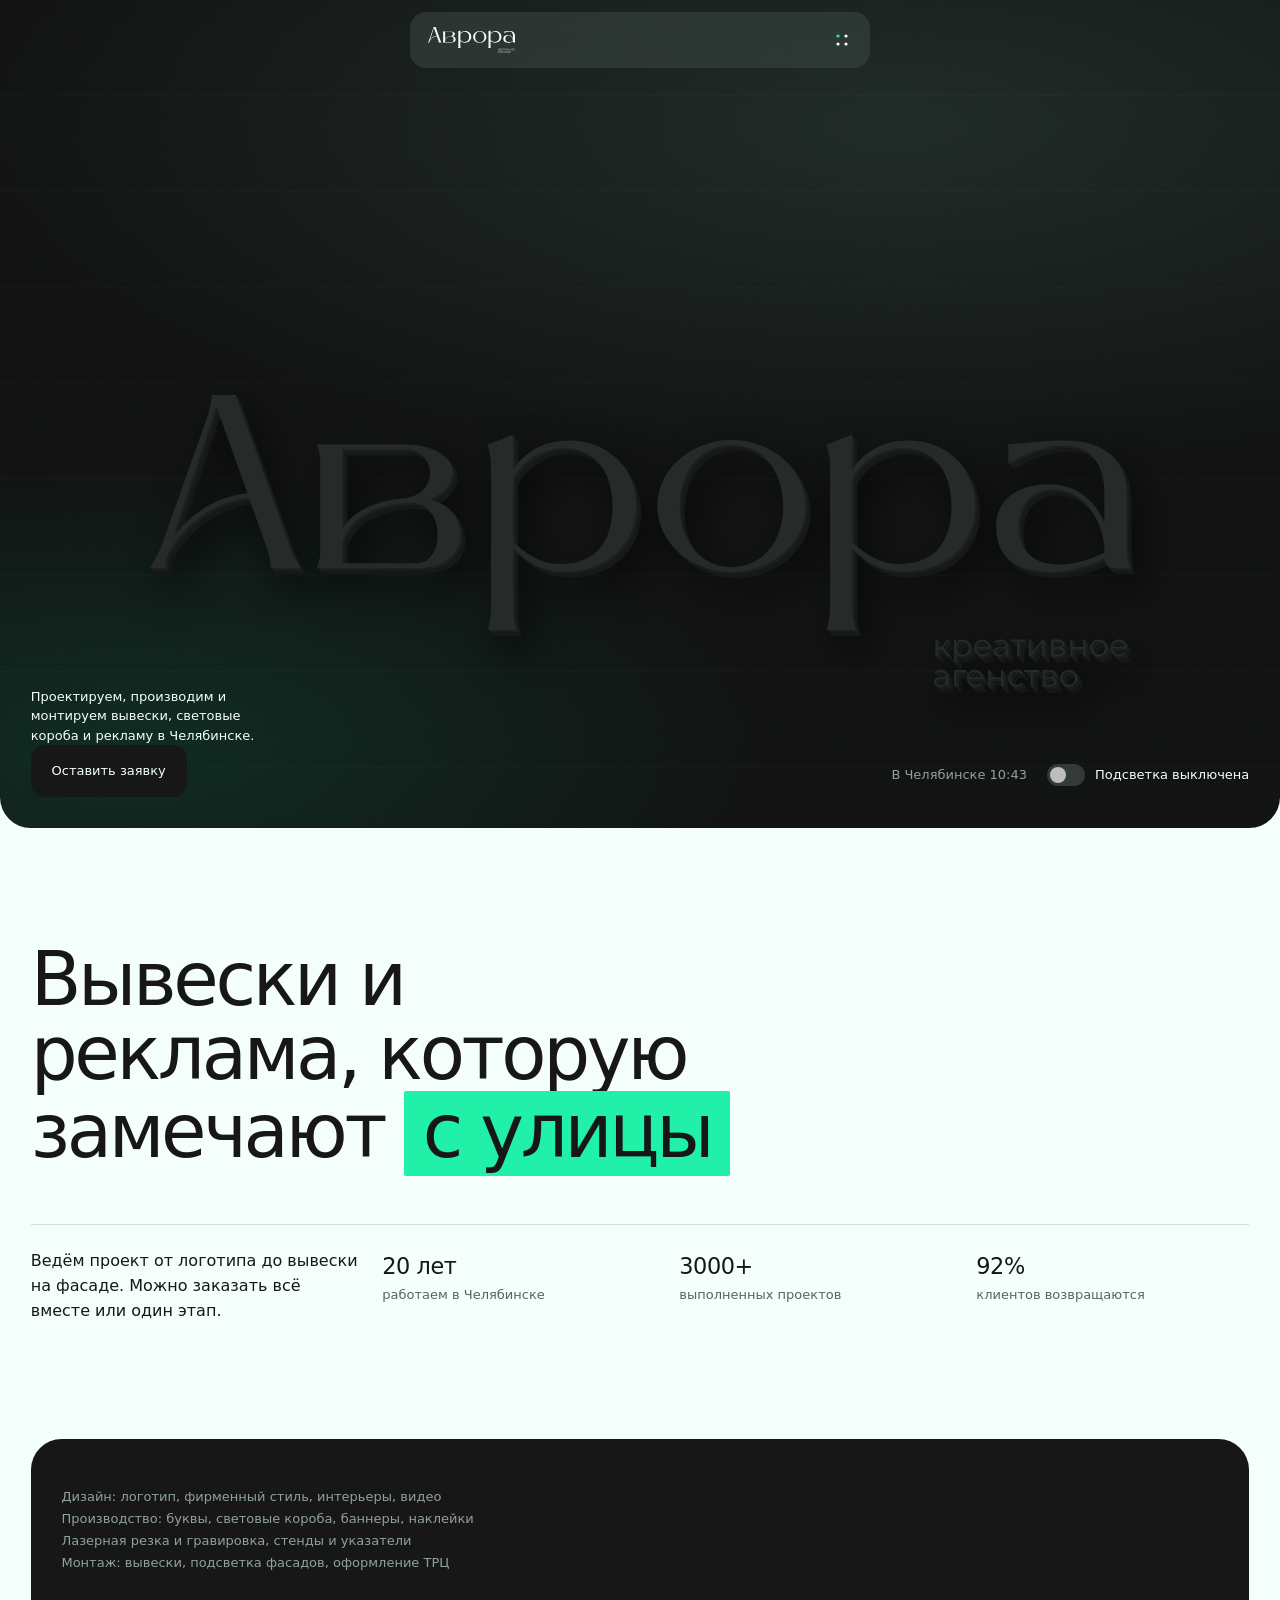
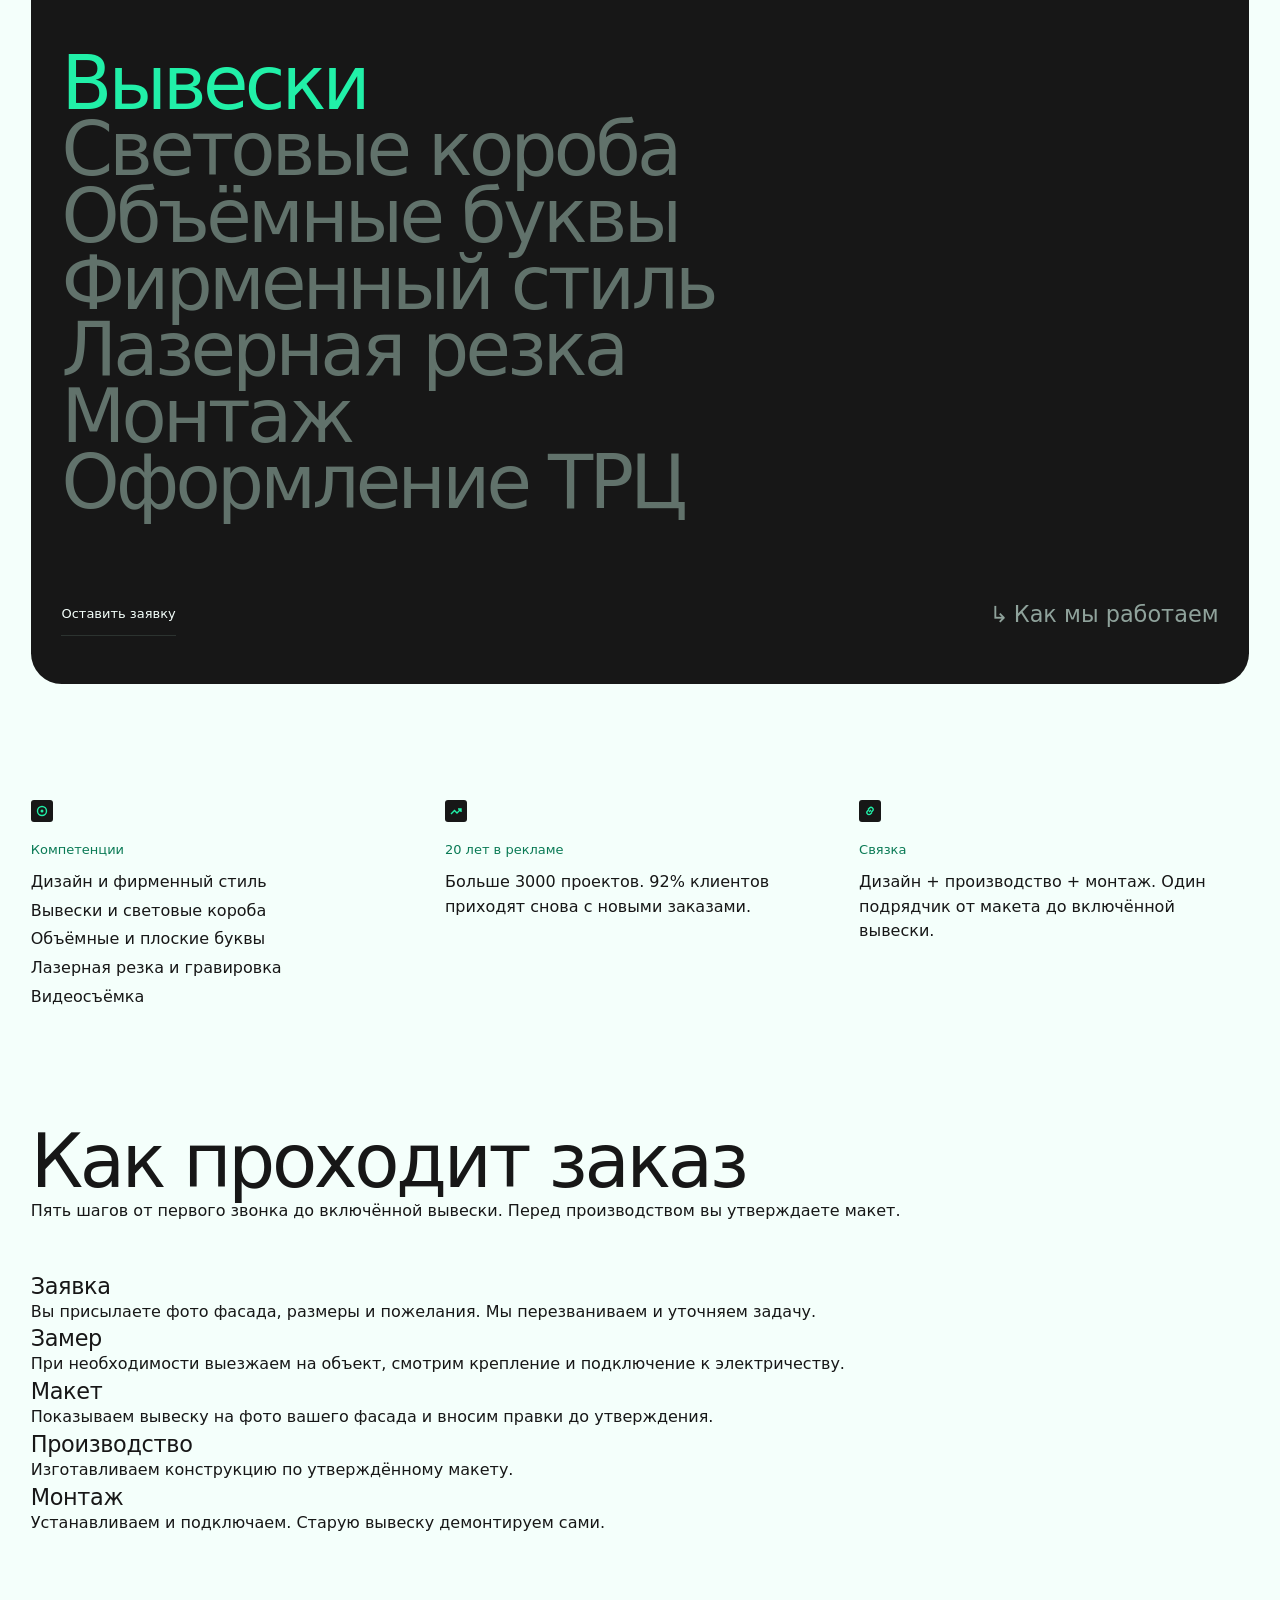
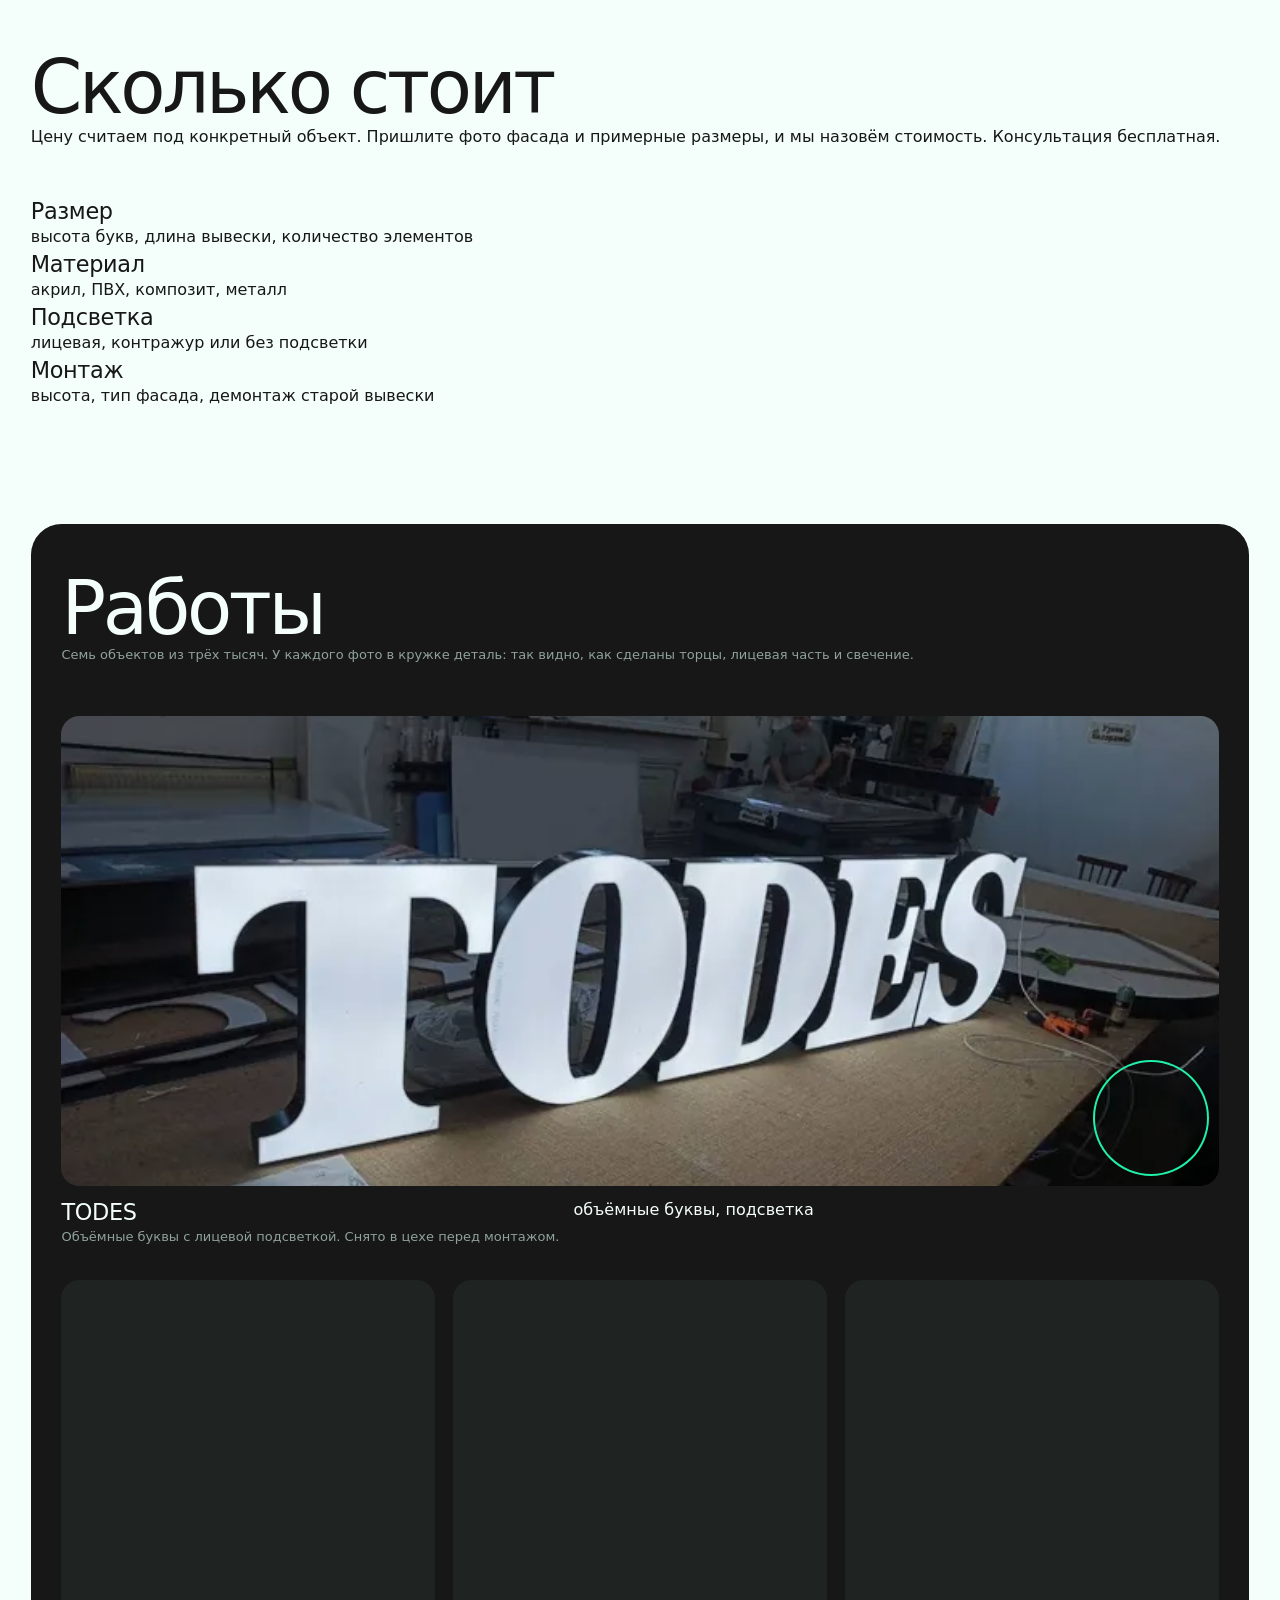
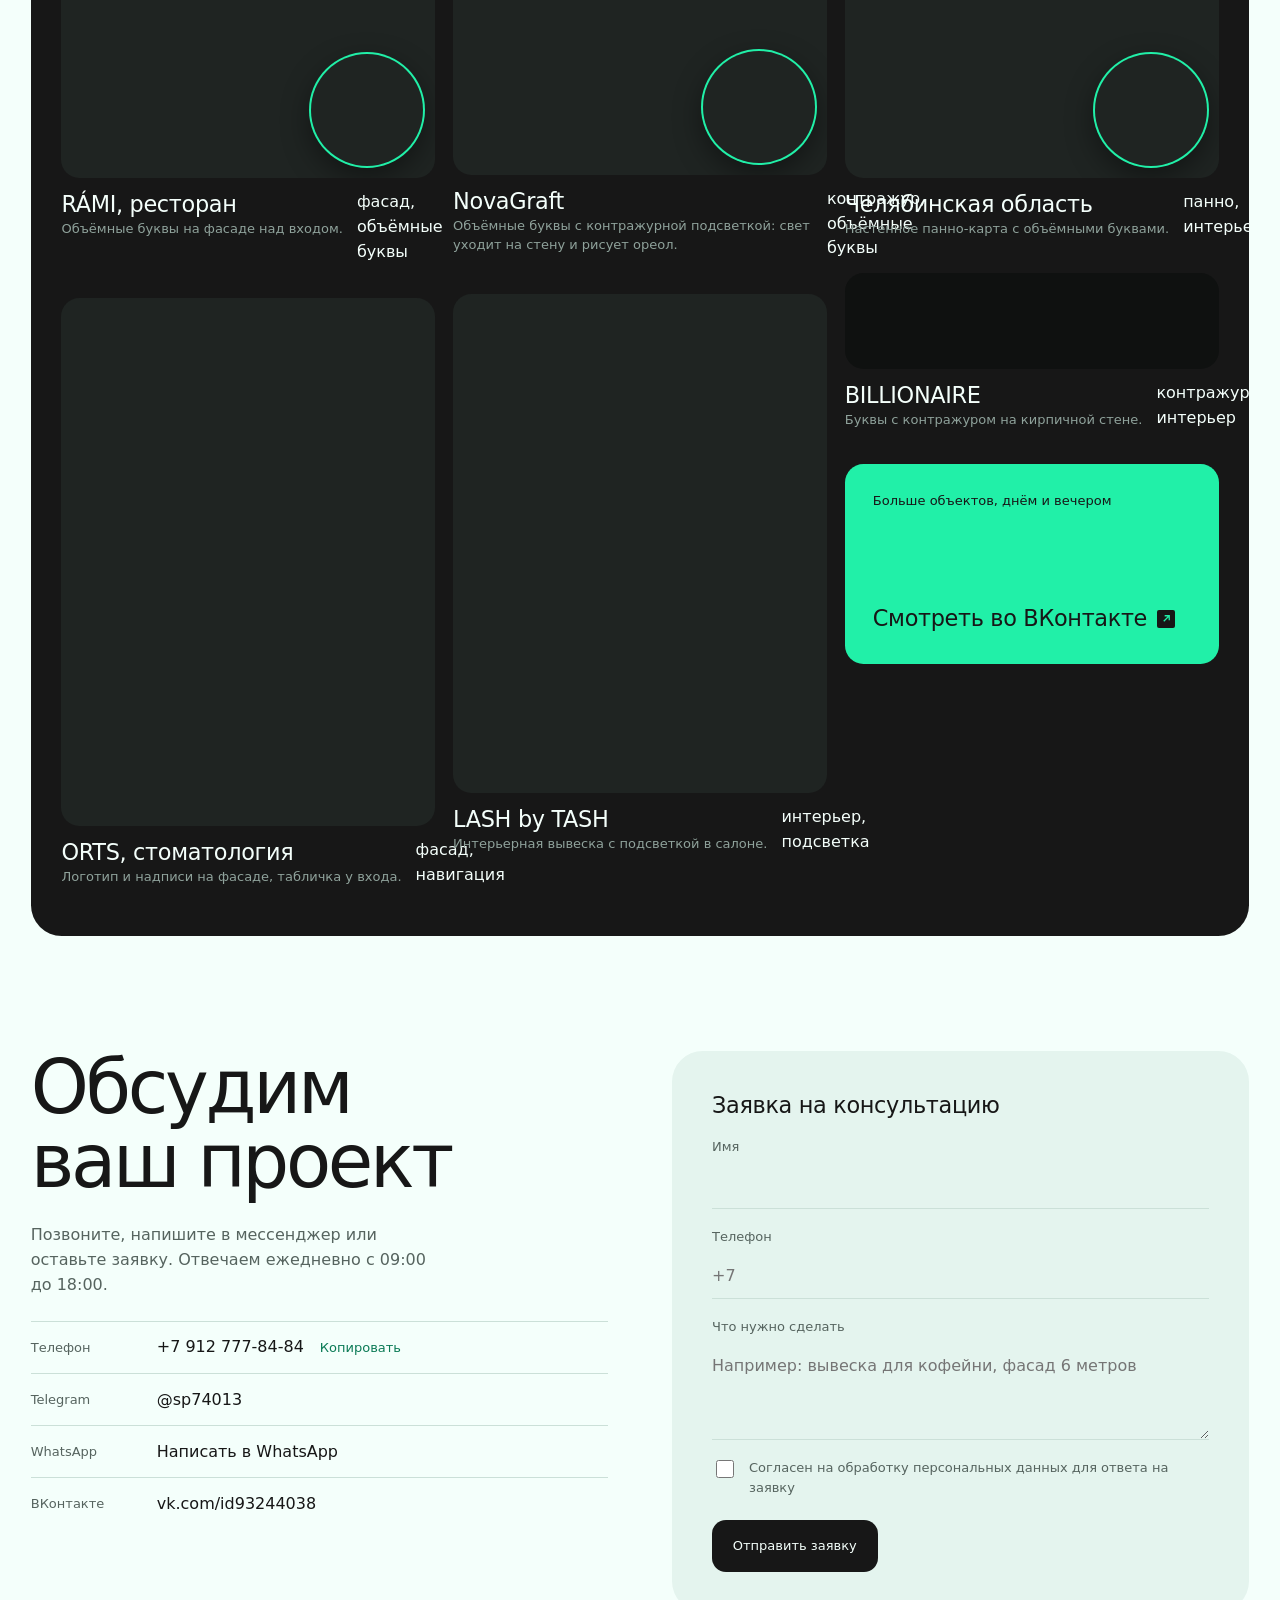
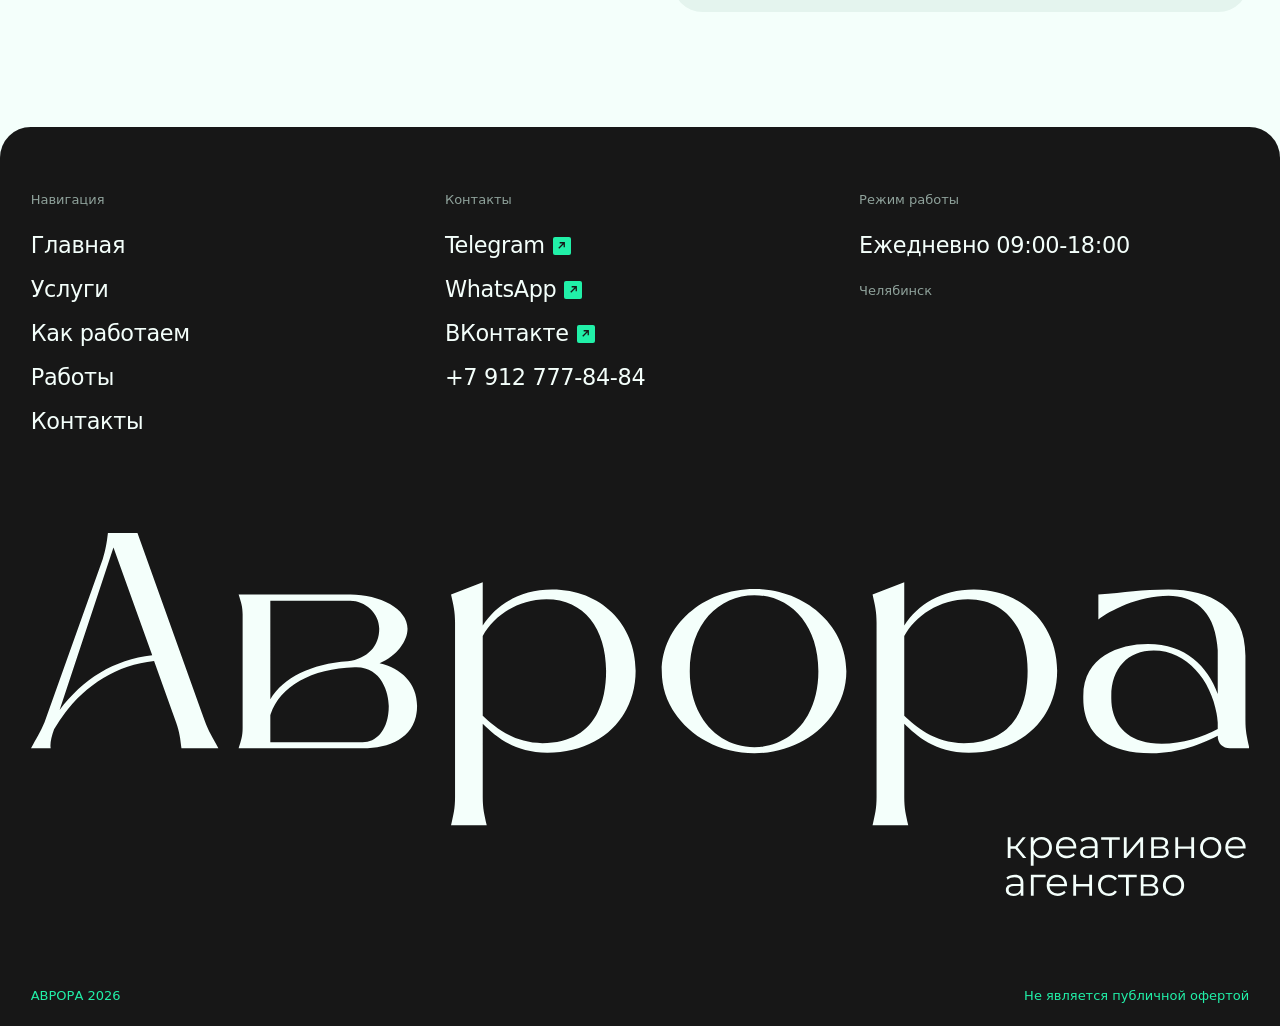
==== commit e5842aeb: "Add files via upload" ====
--- a/public/index.html
+++ b/public/index.html
@@ -63,7 +63,7 @@
     <a href="#contact">Контакты</a>
   </div>
   <div class="menu__foot">
-    <span>Ежедневно 09:00–18:00, Челябинск</span>
+    <span>Ежедневно 09:00-18:00, Челябинск</span>
     <a href="tel:+79127778484">+7 912 777-84-84</a>
   </div>
 </nav>
@@ -73,6 +73,7 @@
 
   <section class="hero">
     <div class="hero__sheet">
+      <canvas class="aurora-bg" id="aurora-bg" aria-hidden="true"></canvas>
       <figure class="sign" id="sign" aria-label="Логотип Аврора в виде световой вывески">
         <svg viewBox="0 0 3554 1059" aria-hidden="true" focusable="false"><path d="M57.4271 628.109H0C16.1514 597.601 26.919 581.45 39.4812 551.839L209.071 76.2705C218.044 46.6596 220.736 29.6109 224.325 0H310.466L506.077 546.455C517.742 579.655 529.406 595.807 546.455 628.109H438.779C435.19 598.499 433.396 582.347 423.525 553.634L358.92 373.276C233.298 385.839 130.108 463.904 67.2974 572.477C59.2218 594.012 54.7353 615.547 57.4271 628.109ZM353.536 356.228L240.476 42.173L83.4488 515.947C150.746 426.217 241.373 368.79 353.536 356.228Z" fill="currentColor"/>
 <path d="M617.216 568.888V238.682C617.216 214.455 612.729 202.79 605.551 179.46H931.27C1017.41 179.46 1098.17 220.736 1098.17 279.06C1098.17 314.952 1066.76 358.92 1016.51 379.558C1079.32 393.017 1125.98 438.779 1125.98 504.282C1125.98 593.115 1051.51 628.109 967.162 628.109H605.551C612.729 604.78 617.216 593.115 617.216 568.888ZM697.973 197.406V484.542C736.556 421.731 817.313 381.352 924.092 374.174C981.519 366.098 1015.62 330.206 1015.62 279.06C1015.62 233.298 973.443 197.406 931.27 197.406H697.973ZM697.973 610.163H967.162C1011.13 610.163 1043.43 569.785 1043.43 504.282C1043.43 466.596 1022.79 391.222 949.216 391.222H943.833C815.519 394.812 723.994 448.65 697.973 531.201V610.163Z" fill="currentColor"/>
@@ -100,7 +101,8 @@
 <path d="M3332.32 1058.58C3326.45 1058.58 3321.17 1057.27 3316.46 1054.64C3311.75 1051.94 3308.05 1048.24 3305.35 1043.53C3302.65 1038.82 3301.29 1033.5 3301.29 1027.56C3301.29 1021.61 3302.65 1016.29 3305.35 1011.58C3308.05 1006.87 3311.75 1003.21 3316.46 1000.58C3321.17 997.961 3326.45 996.649 3332.32 996.649C3338.18 996.649 3343.47 997.961 3348.18 1000.58C3352.88 1003.21 3356.55 1006.87 3359.17 1011.58C3361.87 1016.29 3363.22 1021.61 3363.22 1027.56C3363.22 1033.5 3361.87 1038.82 3359.17 1043.53C3356.55 1048.24 3352.88 1051.94 3348.18 1054.64C3343.47 1057.27 3338.18 1058.58 3332.32 1058.58ZM3332.32 1051.29C3336.64 1051.29 3340.5 1050.32 3343.89 1048.39C3347.37 1046.39 3350.07 1043.57 3352 1039.94C3353.93 1036.31 3354.89 1032.19 3354.89 1027.56C3354.89 1022.93 3353.93 1018.8 3352 1015.17C3350.07 1011.54 3347.37 1008.76 3343.89 1006.84C3340.5 1004.83 3336.64 1003.83 3332.32 1003.83C3328 1003.83 3324.1 1004.83 3320.63 1006.84C3317.23 1008.76 3314.53 1011.54 3312.52 1015.17C3310.59 1018.8 3309.63 1022.93 3309.63 1027.56C3309.63 1032.19 3310.59 1036.31 3312.52 1039.94C3314.53 1043.57 3317.23 1046.39 3320.63 1048.39C3324.1 1050.32 3328 1051.29 3332.32 1051.29Z" fill="currentColor"/></svg>
       </figure>
       <div class="hero__bar">
-        <p class="hero__lead">Проектируем, производим и монтируем вывески, световые короба и рекламу в Челябинске.</p>
+        <div class="hero__text"><p class="hero__lead">Проектируем, производим и монтируем вывески, световые короба и рекламу в Челябинске.</p>
+          <a class="btn btn--mint" href="#contact">Оставить заявку</a></div>
         <div class="hero__ctrl">
           <span id="sign-clock">Объёмные буквы с подсветкой</span>
           <button class="switch" id="sign-switch" type="button" aria-pressed="false">
@@ -165,45 +167,35 @@
   </section>
 
   <section class="wrap block" id="process" aria-labelledby="process-h">
-    <div class="block__head">
+    <div class="stack-head">
       <h2 id="process-h">Как проходит заказ</h2>
       <p>Пять шагов от первого звонка до включённой вывески. Перед производством вы утверждаете макет.</p>
     </div>
-    <div class="tbl-wrap">
-      <table class="tbl">
-        <thead><tr><th scope="col">Шаг</th><th scope="col">Этап</th><th scope="col">Что делаем</th></tr></thead>
-        <tbody>
-          <tr><td class="num">01</td><td>Заявка</td><td>Вы присылаете фото фасада, размеры и пожелания. Мы перезваниваем и уточняем задачу.</td></tr>
-          <tr><td class="num">02</td><td>Замер</td><td>При необходимости выезжаем на объект, смотрим крепление и подключение к электричеству.</td></tr>
-          <tr><td class="num">03</td><td>Макет</td><td>Показываем вывеску на фото вашего фасада и вносим правки до утверждения.</td></tr>
-          <tr><td class="num">04</td><td>Производство</td><td>Изготавливаем конструкцию по утверждённому макету.</td></tr>
-          <tr><td class="num">05</td><td>Монтаж</td><td>Устанавливаем и подключаем. Старую вывеску демонтируем сами.</td></tr>
-        </tbody>
-      </table>
-    </div>
+    <ol class="flow">
+        <li><h3>Заявка</h3><p>Вы присылаете фото фасада, размеры и пожелания. Мы перезваниваем и уточняем задачу.</p></li>
+        <li><h3>Замер</h3><p>При необходимости выезжаем на объект, смотрим крепление и подключение к электричеству.</p></li>
+        <li><h3>Макет</h3><p>Показываем вывеску на фото вашего фасада и вносим правки до утверждения.</p></li>
+        <li><h3>Производство</h3><p>Изготавливаем конструкцию по утверждённому макету.</p></li>
+        <li><h3>Монтаж</h3><p>Устанавливаем и подключаем. Старую вывеску демонтируем сами.</p></li>
+      </ol>
   </section>
 
   <section class="wrap block" id="price" aria-labelledby="price-h">
-    <div class="block__head">
+    <div class="stack-head">
       <h2 id="price-h">Сколько стоит</h2>
       <p>Цену считаем под конкретный объект. Пришлите фото фасада и примерные размеры, и мы назовём стоимость. Консультация бесплатная.</p>
     </div>
-    <div class="tbl-wrap">
-      <table class="tbl">
-        <thead><tr><th scope="col">От чего зависит</th><th scope="col">Варианты</th></tr></thead>
-        <tbody>
-          <tr><td>Размер</td><td>высота букв, длина вывески, количество элементов</td></tr>
-          <tr><td>Материал</td><td>акрил, ПВХ, композит, металл</td></tr>
-          <tr><td>Подсветка</td><td>лицевая, контражур, без подсветки</td></tr>
-          <tr><td>Монтаж</td><td>высота, тип фасада, демонтаж старой вывески</td></tr>
-        </tbody>
-      </table>
-    </div>
+    <div class="factors">
+        <div class="factor"><h3>Размер</h3><p>высота букв, длина вывески, количество элементов</p></div>
+        <div class="factor"><h3>Материал</h3><p>акрил, ПВХ, композит, металл</p></div>
+        <div class="factor"><h3>Подсветка</h3><p>лицевая, контражур или без подсветки</p></div>
+        <div class="factor"><h3>Монтаж</h3><p>высота, тип фасада, демонтаж старой вывески</p></div>
+      </div>
   </section>
 
   <section class="wrap" id="works" aria-labelledby="works-h">
     <div class="sheet works-sheet">
-      <div class="works-head">
+      <div class="stack-head stack-head--dark">
         <h2 id="works-h">Работы</h2>
         <p class="note">Семь объектов из трёх тысяч. У каждого фото в кружке деталь: так видно, как сделаны торцы, лицевая часть и свечение.</p>
       </div>
@@ -211,23 +203,21 @@
       <figure class="shot">
         <div class="shot__img">
           <img src="assets/works/todes-720.webp" srcset="assets/works/todes-720.webp 720w, assets/works/todes-1280.webp 1280w" sizes="(max-width: 600px) 100vw, (max-width: 1000px) 50vw, 33vw" alt="TODES: Объёмные буквы с лицевой подсветкой. Снято в цехе перед монтажом." width="720" height="316" loading="lazy" decoding="async">
-          <span class="lens" aria-hidden="true"><img src="assets/works/todes-detail.webp" alt="" width="240" height="240" loading="lazy" decoding="async"><span>деталь</span></span>
-        </div>
-        <figcaption class="shot__cap">
-          <span class="shot__num">01</span>
+          <span class="lens" aria-hidden="true"><img src="assets/works/todes-detail.webp" alt="" width="240" height="240" loading="lazy" decoding="async"></span>
+        </div>
+        <figcaption class="shot__cap">
           <div class="shot__text"><h3>TODES</h3><p class="note">Объёмные буквы с лицевой подсветкой. Снято в цехе перед монтажом.</p></div>
-          <ul class="chips"><li class="chip">объёмные буквы</li><li class="chip">подсветка</li></ul>
+          <p class="shot__tags">объёмные буквы, подсветка</p>
         </figcaption>
       </figure>
       <figure class="shot">
         <div class="shot__img">
           <img src="assets/works/rami-720.webp" alt="RÁMI, ресторан: Объёмные буквы на фасаде над входом." width="720" height="960" loading="lazy" decoding="async">
-          <span class="lens" aria-hidden="true"><img src="assets/works/rami-detail.webp" alt="" width="240" height="240" loading="lazy" decoding="async"><span>деталь</span></span>
-        </div>
-        <figcaption class="shot__cap">
-          <span class="shot__num">02</span>
+          <span class="lens" aria-hidden="true"><img src="assets/works/rami-detail.webp" alt="" width="240" height="240" loading="lazy" decoding="async"></span>
+        </div>
+        <figcaption class="shot__cap">
           <div class="shot__text"><h3>RÁMI, ресторан</h3><p class="note">Объёмные буквы на фасаде над входом.</p></div>
-          <ul class="chips"><li class="chip">фасад</li><li class="chip">объёмные буквы</li></ul>
+          <p class="shot__tags">фасад, объёмные буквы</p>
         </figcaption>
       </figure>
       <figure class="shot">
@@ -235,20 +225,18 @@
           <img src="assets/works/orts-720.webp" alt="ORTS, стоматология: Логотип и надписи на фасаде, табличка у входа." width="464" height="656" loading="lazy" decoding="async">
         </div>
         <figcaption class="shot__cap">
-          <span class="shot__num">03</span>
           <div class="shot__text"><h3>ORTS, стоматология</h3><p class="note">Логотип и надписи на фасаде, табличка у входа.</p></div>
-          <ul class="chips"><li class="chip">фасад</li><li class="chip">навигация</li></ul>
+          <p class="shot__tags">фасад, навигация</p>
         </figcaption>
       </figure>
       <figure class="shot">
         <div class="shot__img">
           <img src="assets/works/novagraft-720.webp" alt="NovaGraft: Объёмные буквы с контражурной подсветкой: свет уходит на стену и рисует ореол." width="720" height="953" loading="lazy" decoding="async">
-          <span class="lens" aria-hidden="true"><img src="assets/works/novagraft-detail.webp" alt="" width="240" height="240" loading="lazy" decoding="async"><span>деталь</span></span>
-        </div>
-        <figcaption class="shot__cap">
-          <span class="shot__num">04</span>
+          <span class="lens" aria-hidden="true"><img src="assets/works/novagraft-detail.webp" alt="" width="240" height="240" loading="lazy" decoding="async"></span>
+        </div>
+        <figcaption class="shot__cap">
           <div class="shot__text"><h3>NovaGraft</h3><p class="note">Объёмные буквы с контражурной подсветкой: свет уходит на стену и рисует ореол.</p></div>
-          <ul class="chips"><li class="chip">контражур</li><li class="chip">объёмные буквы</li></ul>
+          <p class="shot__tags">контражур, объёмные буквы</p>
         </figcaption>
       </figure>
       <figure class="shot">
@@ -256,20 +244,18 @@
           <img src="assets/works/lash-720.webp" alt="LASH by TASH: Интерьерная вывеска с подсветкой в салоне." width="600" height="800" loading="lazy" decoding="async">
         </div>
         <figcaption class="shot__cap">
-          <span class="shot__num">05</span>
           <div class="shot__text"><h3>LASH by TASH</h3><p class="note">Интерьерная вывеска с подсветкой в салоне.</p></div>
-          <ul class="chips"><li class="chip">интерьер</li><li class="chip">подсветка</li></ul>
+          <p class="shot__tags">интерьер, подсветка</p>
         </figcaption>
       </figure>
       <figure class="shot">
         <div class="shot__img">
           <img src="assets/works/map-720.webp" alt="Челябинская область: Настенное панно-карта с объёмными буквами." width="720" height="960" loading="lazy" decoding="async">
-          <span class="lens" aria-hidden="true"><img src="assets/works/map-detail.webp" alt="" width="240" height="240" loading="lazy" decoding="async"><span>деталь</span></span>
-        </div>
-        <figcaption class="shot__cap">
-          <span class="shot__num">06</span>
+          <span class="lens" aria-hidden="true"><img src="assets/works/map-detail.webp" alt="" width="240" height="240" loading="lazy" decoding="async"></span>
+        </div>
+        <figcaption class="shot__cap">
           <div class="shot__text"><h3>Челябинская область</h3><p class="note">Настенное панно-карта с объёмными буквами.</p></div>
-          <ul class="chips"><li class="chip">панно</li><li class="chip">интерьер</li></ul>
+          <p class="shot__tags">панно, интерьер</p>
         </figcaption>
       </figure>
       <figure class="shot shot--small">
@@ -277,9 +263,8 @@
           <img src="assets/works/billionaire-720.webp" alt="BILLIONAIRE: Буквы с контражуром на кирпичной стене." width="240" height="320" loading="lazy" decoding="async">
         </div>
         <figcaption class="shot__cap">
-          <span class="shot__num">07</span>
           <div class="shot__text"><h3>BILLIONAIRE</h3><p class="note">Буквы с контражуром на кирпичной стене.</p></div>
-          <ul class="chips"><li class="chip">контражур</li><li class="chip">интерьер</li></ul>
+          <p class="shot__tags">контражур, интерьер</p>
         </figcaption>
       </figure>
       <a class="shot shot--more" href="https://vk.com/id93244038" target="_blank" rel="noopener noreferrer">
@@ -352,7 +337,7 @@
     </div>
     <div class="foot__col">
       <span class="note">Режим работы</span>
-      <ul><li><a href="#contact">Ежедневно 09:00–18:00</a></li></ul>
+      <ul><li><a href="#contact">Ежедневно 09:00-18:00</a></li></ul>
       <p class="note">Челябинск</p>
     </div>
   </div>
